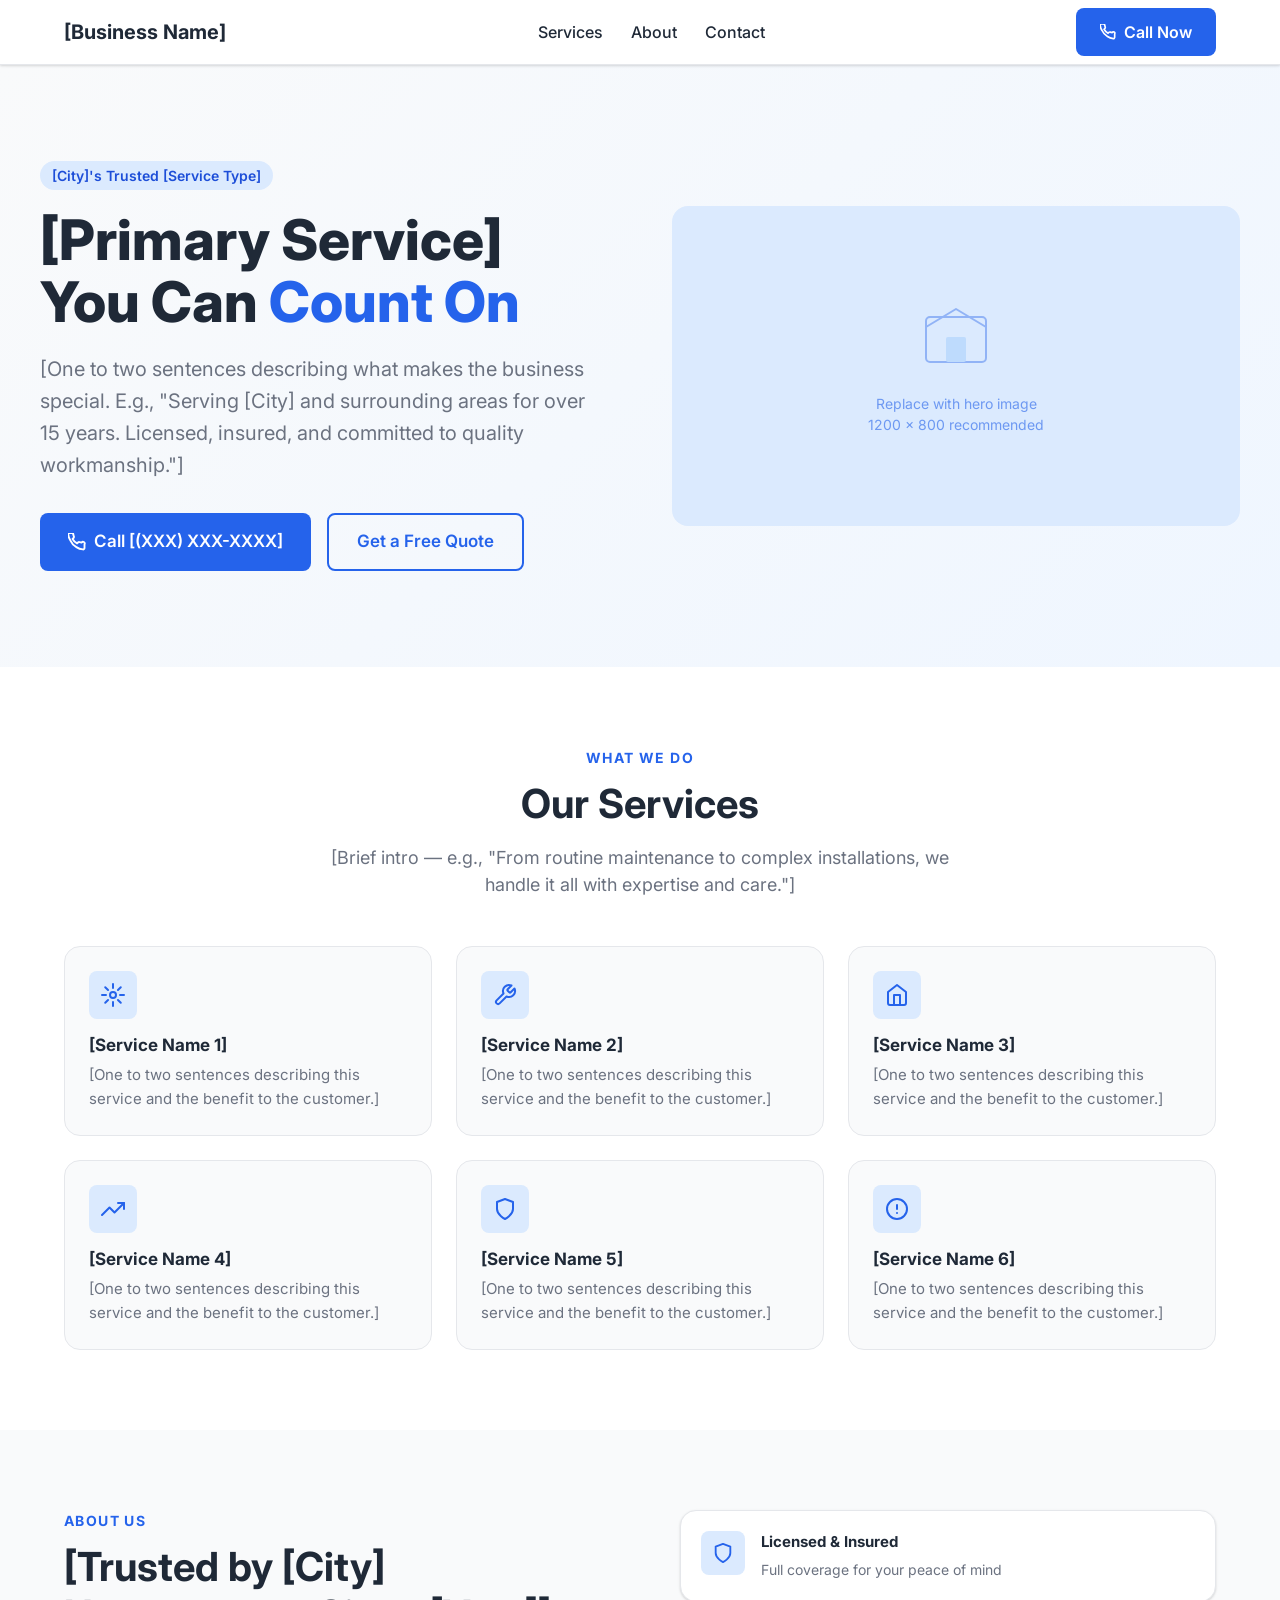
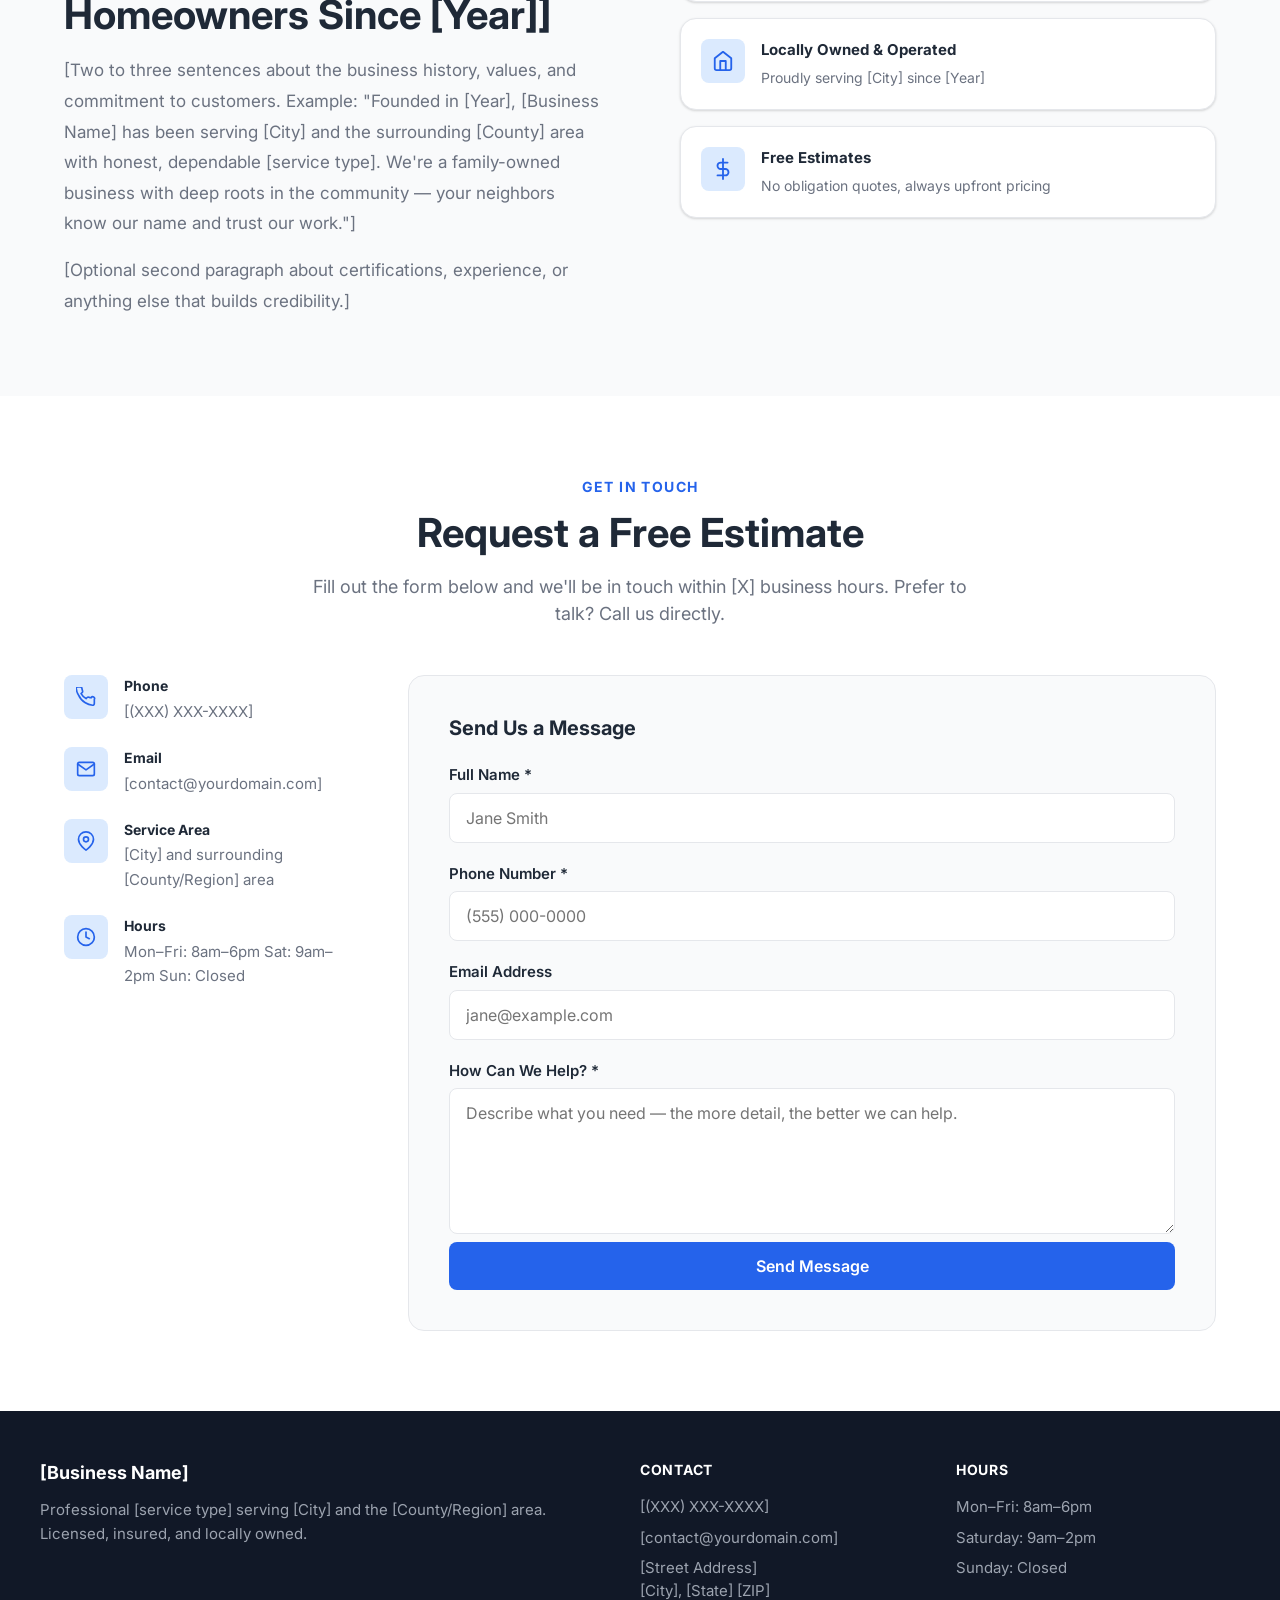
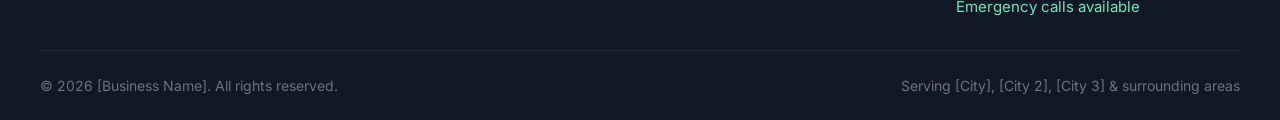
==== index.html @ 42c40229 "Initial commit" ====
<!DOCTYPE html>
<html lang="en">
<head>
  <meta charset="UTF-8">
  <meta name="viewport" content="width=device-width, initial-scale=1.0">
  <meta http-equiv="X-UA-Compatible" content="IE=edge">

  <!-- ═══════════════════════════════════════════════════════
       PRIMARY META — update all [bracket] values per client
       ═══════════════════════════════════════════════════════ -->
  <title>[Business Name] | [Primary Service] in [City], [State]</title>
  <meta name="description" content="[Business Name] offers professional [primary service] in [City] and surrounding areas. [One-sentence value prop]. Call [phone number] for a free estimate.">
  <meta name="keywords" content="[primary service] [city], [secondary service] [city], [business type] near me, [city] [state] [service]">
  <meta name="author" content="[Business Name]">
  <!-- Canonical is set dynamically by main.js; replace with static tag in production:
       <link rel="canonical" href="https://[yourdomain.com]/"> -->

  <!-- Open Graph -->
  <meta property="og:type" content="website">
  <meta property="og:url" content="https://[yourdomain.com]/">
  <meta property="og:title" content="[Business Name] | [Primary Service] in [City], [State]">
  <meta property="og:description" content="[Business Name] offers professional [primary service] in [City] and surrounding areas. [One-sentence value prop].">
  <meta property="og:image" content="https://[yourdomain.com]/images/og-image.jpg">
  <meta property="og:image:width" content="1200">
  <meta property="og:image:height" content="630">
  <meta property="og:site_name" content="[Business Name]">
  <meta property="og:locale" content="en_US">

  <!-- Twitter Card -->
  <meta name="twitter:card" content="summary_large_image">
  <meta name="twitter:url" content="https://[yourdomain.com]/">
  <meta name="twitter:title" content="[Business Name] | [Primary Service] in [City], [State]">
  <meta name="twitter:description" content="[Business Name] offers professional [primary service] in [City] and surrounding areas. [One-sentence value prop].">
  <meta name="twitter:image" content="https://[yourdomain.com]/images/og-image.jpg">

  <!-- Favicon -->
  <link rel="icon" type="image/svg+xml" href="/favicon.svg">
  <link rel="apple-touch-icon" href="/apple-touch-icon.png">
  <meta name="theme-color" content="#2563eb">

  <!-- Fonts — Inter from Google Fonts (non-render-blocking; swap handled by main.js) -->
  <link rel="preconnect" href="https://fonts.googleapis.com">
  <link rel="preconnect" href="https://fonts.gstatic.com" crossorigin>
  <link id="google-fonts" rel="preload"
        href="https://fonts.googleapis.com/css2?family=Inter:wght@400;500;600;700;800&display=swap"
        as="style">
  <noscript>
    <link href="https://fonts.googleapis.com/css2?family=Inter:wght@400;500;600;700;800&display=swap" rel="stylesheet">
  </noscript>

  <!-- Styles -->
  <link rel="stylesheet" href="/css/reset.css">
  <link rel="stylesheet" href="/css/style.css">

  <!-- LocalBusiness JSON-LD Schema -->
  <script type="application/ld+json">
  {
    "@context": "https://schema.org",
    "@type": "LocalBusiness",
    "name": "[Business Name]",
    "description": "[Business description — one to two sentences about the business and what it offers]",
    "url": "https://[yourdomain.com]",
    "telephone": "+1[XXXXXXXXXX]",
    "email": "[contact@yourdomain.com]",
    "address": {
      "@type": "PostalAddress",
      "streetAddress": "[Street Address]",
      "addressLocality": "[City]",
      "addressRegion": "[State abbreviation]",
      "postalCode": "[ZIP]",
      "addressCountry": "US"
    },
    "geo": {
      "@type": "GeoCoordinates",
      "latitude": "[latitude]",
      "longitude": "[longitude]"
    },
    "openingHoursSpecification": [
      {
        "@type": "OpeningHoursSpecification",
        "dayOfWeek": ["Monday","Tuesday","Wednesday","Thursday","Friday"],
        "opens": "08:00",
        "closes": "18:00"
      },
      {
        "@type": "OpeningHoursSpecification",
        "dayOfWeek": ["Saturday"],
        "opens": "09:00",
        "closes": "14:00"
      }
    ],
    "priceRange": "$$",
    "servesCuisine": null,
    "areaServed": {
      "@type": "City",
      "name": "[City]"
    },
    "sameAs": []
  }
  </script>
</head>

<body>

  <!-- ═══════════════════════════════════════
       NAVIGATION
       ═══════════════════════════════════════ -->
  <header>
    <nav class="site-nav" aria-label="Main navigation">
      <div class="container nav-inner">

        <a href="/" class="nav-logo" aria-label="[Business Name] — Home">
          [Business Name]
        </a>

        <!-- Desktop links -->
        <ul class="nav-links" role="list">
          <li><a href="#services" class="nav-link">Services</a></li>
          <li><a href="#about" class="nav-link">About</a></li>
          <li><a href="#contact" class="nav-link">Contact</a></li>
        </ul>

        <!-- Desktop CTA -->
        <a href="tel:+1XXXXXXXXXX" class="btn btn-primary nav-cta">
          <svg width="16" height="16" viewBox="0 0 24 24" fill="none" stroke="currentColor"
               stroke-width="2.5" stroke-linecap="round" stroke-linejoin="round" aria-hidden="true">
            <path d="M22 16.92v3a2 2 0 01-2.18 2 19.79 19.79 0 01-8.63-3.07A19.5 19.5 0 013.07 9.8 19.79 19.79 0 01.15 1.2 2 2 0 012.11 0h3a2 2 0 012 1.72c.127.96.361 1.903.7 2.81a2 2 0 01-.45 2.11L6.09 7.91a16 16 0 006 6l1.27-1.27a2 2 0 012.11-.45c.907.339 1.85.573 2.81.7A2 2 0 0122 14.92z"/>
          </svg>
          Call Now
        </a>

        <!-- Hamburger (mobile) -->
        <button class="hamburger" id="hamburger" type="button"
                aria-expanded="false" aria-controls="mobile-menu"
                aria-label="Open navigation menu">
          <span class="hamburger-line" aria-hidden="true"></span>
          <span class="hamburger-line" aria-hidden="true"></span>
          <span class="hamburger-line" aria-hidden="true"></span>
        </button>

      </div><!-- /nav-inner -->

      <!-- Mobile menu -->
      <div id="mobile-menu" class="nav-mobile-menu" role="navigation" aria-label="Mobile navigation">
        <a href="#services" class="nav-mobile-link">Services</a>
        <a href="#about" class="nav-mobile-link">About</a>
        <a href="#contact" class="nav-mobile-link">Contact</a>
        <a href="tel:+1XXXXXXXXXX" class="btn btn-primary nav-mobile-cta">
          Call Now — [(XXX) XXX-XXXX]
        </a>
      </div>

    </nav>
  </header>

  <main>

    <!-- ═══════════════════════════════════════
         HERO
         ═══════════════════════════════════════ -->
    <section class="hero" aria-labelledby="hero-heading">
      <div class="hero-inner">

        <div class="hero-content">
          <span class="hero-badge">[City]'s Trusted [Service Type]</span>
          <h1 class="hero-heading" id="hero-heading">
            [Primary Service] You Can <span>Count On</span>
          </h1>
          <p class="hero-sub">
            [One to two sentences describing what makes the business special. E.g., "Serving [City] and surrounding areas for over 15 years. Licensed, insured, and committed to quality workmanship."]
          </p>
          <div class="hero-ctas">
            <a href="tel:+1XXXXXXXXXX" class="btn btn-primary">
              <svg width="18" height="18" viewBox="0 0 24 24" fill="none" stroke="currentColor"
                   stroke-width="2.5" stroke-linecap="round" stroke-linejoin="round" aria-hidden="true">
                <path d="M22 16.92v3a2 2 0 01-2.18 2 19.79 19.79 0 01-8.63-3.07A19.5 19.5 0 013.07 9.8 19.79 19.79 0 01.15 1.2 2 2 0 012.11 0h3a2 2 0 012 1.72c.127.96.361 1.903.7 2.81a2 2 0 01-.45 2.11L6.09 7.91a16 16 0 006 6l1.27-1.27a2 2 0 012.11-.45c.907.339 1.85.573 2.81.7A2 2 0 0122 14.92z"/>
              </svg>
              Call [(XXX) XXX-XXXX]
            </a>
            <a href="#contact" class="btn btn-outline">Get a Free Quote</a>
          </div>
        </div>

        <!-- Hero image / illustration slot -->
        <div class="hero-image-block" aria-hidden="true">
          <div class="hero-image-placeholder">
            <svg viewBox="0 0 80 80" fill="none" xmlns="http://www.w3.org/2000/svg" aria-hidden="true">
              <rect x="10" y="20" width="60" height="45" rx="4" stroke="#2563eb" stroke-width="2" fill="#dbeafe"/>
              <path d="M10 30l30-18 30 18" stroke="#2563eb" stroke-width="2" stroke-linejoin="round" fill="none"/>
              <rect x="30" y="40" width="20" height="25" rx="2" fill="#93c5fd"/>
            </svg>
            <p>Replace with hero image<br>1200 × 800 recommended</p>
          </div>
        </div>

      </div>
    </section>

    <!-- ═══════════════════════════════════════
         SERVICES
         ═══════════════════════════════════════ -->
    <section class="services" id="services" aria-labelledby="services-heading">
      <div class="container">

        <div class="services-header text-center">
          <span class="section-label">What We Do</span>
          <h2 class="section-heading" id="services-heading">Our Services</h2>
          <p class="section-subheading">
            [Brief intro — e.g., "From routine maintenance to complex installations, we handle it all with expertise and care."]
          </p>
        </div>

        <div class="services-grid">

          <!-- Service 1 -->
          <div class="service-card">
            <div class="service-icon" aria-hidden="true">
              <svg viewBox="0 0 24 24" fill="none" stroke="currentColor" stroke-width="2"
                   stroke-linecap="round" stroke-linejoin="round">
                <circle cx="12" cy="12" r="3"/><path d="M12 1v4M12 19v4M4.22 4.22l2.83 2.83M16.95 16.95l2.83 2.83M1 12h4M19 12h4M4.22 19.78l2.83-2.83M16.95 7.05l2.83-2.83"/>
              </svg>
            </div>
            <h3 class="service-name">[Service Name 1]</h3>
            <p class="service-desc">[One to two sentences describing this service and the benefit to the customer.]</p>
          </div>

          <!-- Service 2 -->
          <div class="service-card">
            <div class="service-icon" aria-hidden="true">
              <svg viewBox="0 0 24 24" fill="none" stroke="currentColor" stroke-width="2"
                   stroke-linecap="round" stroke-linejoin="round">
                <path d="M14.7 6.3a1 1 0 0 0 0 1.4l1.6 1.6a1 1 0 0 0 1.4 0l3.77-3.77a6 6 0 0 1-7.94 7.94l-6.91 6.91a2.12 2.12 0 0 1-3-3l6.91-6.91a6 6 0 0 1 7.94-7.94l-3.76 3.76z"/>
              </svg>
            </div>
            <h3 class="service-name">[Service Name 2]</h3>
            <p class="service-desc">[One to two sentences describing this service and the benefit to the customer.]</p>
          </div>

          <!-- Service 3 -->
          <div class="service-card">
            <div class="service-icon" aria-hidden="true">
              <svg viewBox="0 0 24 24" fill="none" stroke="currentColor" stroke-width="2"
                   stroke-linecap="round" stroke-linejoin="round">
                <path d="M3 9l9-7 9 7v11a2 2 0 01-2 2H5a2 2 0 01-2-2z"/><polyline points="9,22 9,12 15,12 15,22"/>
              </svg>
            </div>
            <h3 class="service-name">[Service Name 3]</h3>
            <p class="service-desc">[One to two sentences describing this service and the benefit to the customer.]</p>
          </div>

          <!-- Service 4 -->
          <div class="service-card">
            <div class="service-icon" aria-hidden="true">
              <svg viewBox="0 0 24 24" fill="none" stroke="currentColor" stroke-width="2"
                   stroke-linecap="round" stroke-linejoin="round">
                <polyline points="23 6 13.5 15.5 8.5 10.5 1 18"/><polyline points="17 6 23 6 23 12"/>
              </svg>
            </div>
            <h3 class="service-name">[Service Name 4]</h3>
            <p class="service-desc">[One to two sentences describing this service and the benefit to the customer.]</p>
          </div>

          <!-- Service 5 -->
          <div class="service-card">
            <div class="service-icon" aria-hidden="true">
              <svg viewBox="0 0 24 24" fill="none" stroke="currentColor" stroke-width="2"
                   stroke-linecap="round" stroke-linejoin="round">
                <path d="M12 22s8-4 8-10V5l-8-3-8 3v7c0 6 8 10 8 10z"/>
              </svg>
            </div>
            <h3 class="service-name">[Service Name 5]</h3>
            <p class="service-desc">[One to two sentences describing this service and the benefit to the customer.]</p>
          </div>

          <!-- Service 6 -->
          <div class="service-card">
            <div class="service-icon" aria-hidden="true">
              <svg viewBox="0 0 24 24" fill="none" stroke="currentColor" stroke-width="2"
                   stroke-linecap="round" stroke-linejoin="round">
                <circle cx="12" cy="12" r="10"/><line x1="12" y1="8" x2="12" y2="12"/><line x1="12" y1="16" x2="12.01" y2="16"/>
              </svg>
            </div>
            <h3 class="service-name">[Service Name 6]</h3>
            <p class="service-desc">[One to two sentences describing this service and the benefit to the customer.]</p>
          </div>

        </div><!-- /services-grid -->
      </div>
    </section>

    <!-- ═══════════════════════════════════════
         ABOUT / TRUST BAR
         ═══════════════════════════════════════ -->
    <section class="about" id="about" aria-labelledby="about-heading">
      <div class="container about-inner">

        <div class="about-content">
          <span class="section-label">About Us</span>
          <h2 class="section-heading" id="about-heading">
            [Trusted by [City] Homeowners Since [Year]]
          </h2>
          <p class="about-text">
            [Two to three sentences about the business history, values, and commitment to customers. Example: "Founded in [Year], [Business Name] has been serving [City] and the surrounding [County] area with honest, dependable [service type]. We're a family-owned business with deep roots in the community — your neighbors know our name and trust our work."]
          </p>
          <p class="about-text" style="margin-top:1rem;">
            [Optional second paragraph about certifications, experience, or anything else that builds credibility.]
          </p>
        </div>

        <div class="trust-badges">

          <div class="trust-badge">
            <div class="trust-badge-icon" aria-hidden="true">
              <svg viewBox="0 0 24 24" fill="none" stroke="currentColor" stroke-width="2"
                   stroke-linecap="round" stroke-linejoin="round">
                <path d="M12 22s8-4 8-10V5l-8-3-8 3v7c0 6 8 10 8 10z"/>
              </svg>
            </div>
            <div class="trust-badge-text">
              <strong>Licensed &amp; Insured</strong>
              <span>Full coverage for your peace of mind</span>
            </div>
          </div>

          <div class="trust-badge">
            <div class="trust-badge-icon" aria-hidden="true">
              <svg viewBox="0 0 24 24" fill="none" stroke="currentColor" stroke-width="2"
                   stroke-linecap="round" stroke-linejoin="round">
                <path d="M3 9l9-7 9 7v11a2 2 0 01-2 2H5a2 2 0 01-2-2z"/>
                <polyline points="9,22 9,12 15,12 15,22"/>
              </svg>
            </div>
            <div class="trust-badge-text">
              <strong>Locally Owned &amp; Operated</strong>
              <span>Proudly serving [City] since [Year]</span>
            </div>
          </div>

          <div class="trust-badge">
            <div class="trust-badge-icon" aria-hidden="true">
              <svg viewBox="0 0 24 24" fill="none" stroke="currentColor" stroke-width="2"
                   stroke-linecap="round" stroke-linejoin="round">
                <line x1="12" y1="1" x2="12" y2="23"/>
                <path d="M17 5H9.5a3.5 3.5 0 000 7h5a3.5 3.5 0 010 7H6"/>
              </svg>
            </div>
            <div class="trust-badge-text">
              <strong>Free Estimates</strong>
              <span>No obligation quotes, always upfront pricing</span>
            </div>
          </div>

        </div><!-- /trust-badges -->
      </div>
    </section>

    <!-- ═══════════════════════════════════════
         GALLERY — uncomment when images are ready
         ═══════════════════════════════════════ -->
    <!--
    <section class="gallery" id="gallery" aria-labelledby="gallery-heading">
      <div class="container">
        <div class="text-center" style="margin-bottom:2.5rem;">
          <span class="section-label">Our Work</span>
          <h2 class="section-heading" id="gallery-heading">Recent Projects</h2>
          <p class="section-subheading">[Brief description of the gallery, e.g., "Take a look at some of our recent work across [City] and surrounding areas."]</p>
        </div>

        <div class="gallery-grid">

          <figure>
            <img src="/images/gallery/project-1.jpg"
                 alt="[Descriptive alt text for this project photo]"
                 width="600" height="400" loading="lazy">
            <figcaption>[Project caption or location]</figcaption>
          </figure>

          <figure>
            <img src="/images/gallery/project-2.jpg"
                 alt="[Descriptive alt text for this project photo]"
                 width="600" height="400" loading="lazy">
            <figcaption>[Project caption or location]</figcaption>
          </figure>

          <figure>
            <img src="/images/gallery/project-3.jpg"
                 alt="[Descriptive alt text for this project photo]"
                 width="600" height="400" loading="lazy">
            <figcaption>[Project caption or location]</figcaption>
          </figure>

          <figure>
            <img src="/images/gallery/project-4.jpg"
                 alt="[Descriptive alt text for this project photo]"
                 width="600" height="400" loading="lazy">
            <figcaption>[Project caption or location]</figcaption>
          </figure>

          <figure>
            <img src="/images/gallery/project-5.jpg"
                 alt="[Descriptive alt text for this project photo]"
                 width="600" height="400" loading="lazy">
            <figcaption>[Project caption or location]</figcaption>
          </figure>

          <figure>
            <img src="/images/gallery/project-6.jpg"
                 alt="[Descriptive alt text for this project photo]"
                 width="600" height="400" loading="lazy">
            <figcaption>[Project caption or location]</figcaption>
          </figure>

        </div>
      </div>
    </section>
    -->

    <!-- ═══════════════════════════════════════
         TESTIMONIALS — uncomment when collected
         ═══════════════════════════════════════ -->
    <!--
    <section class="testimonials" id="testimonials" aria-labelledby="testimonials-heading">
      <div class="container">
        <div class="text-center" style="margin-bottom:0;">
          <span class="section-label">What Customers Say</span>
          <h2 class="section-heading" id="testimonials-heading">Real Reviews From Real Customers</h2>
        </div>

        <div class="testimonials-grid">

          <article class="testimonial-card">
            <blockquote>
              [Customer quote here — a genuine, specific review that mentions the work done and the outcome.]
            </blockquote>
            <p class="testimonial-meta">
              [Customer Name] — <span>[City, State]</span>
            </p>
          </article>

          <article class="testimonial-card">
            <blockquote>
              [Customer quote here — a genuine, specific review that mentions the work done and the outcome.]
            </blockquote>
            <p class="testimonial-meta">
              [Customer Name] — <span>[City, State]</span>
            </p>
          </article>

          <article class="testimonial-card">
            <blockquote>
              [Customer quote here — a genuine, specific review that mentions the work done and the outcome.]
            </blockquote>
            <p class="testimonial-meta">
              [Customer Name] — <span>[City, State]</span>
            </p>
          </article>

        </div>
      </div>
    </section>
    -->

    <!-- ═══════════════════════════════════════
         CONTACT
         ═══════════════════════════════════════ -->
    <section class="contact" id="contact" aria-labelledby="contact-heading">
      <div class="container">

        <div class="text-center" style="margin-bottom:3rem;">
          <span class="section-label">Get In Touch</span>
          <h2 class="section-heading" id="contact-heading">Request a Free Estimate</h2>
          <p class="section-subheading">
            Fill out the form below and we'll be in touch within [X] business hours. Prefer to talk? Call us directly.
          </p>
        </div>

        <div class="contact-inner">

          <!-- Contact info sidebar -->
          <aside class="contact-info" aria-label="Contact information">

            <div class="contact-info-item">
              <div class="contact-info-icon" aria-hidden="true">
                <svg viewBox="0 0 24 24" fill="none" stroke="currentColor" stroke-width="2"
                     stroke-linecap="round" stroke-linejoin="round">
                  <path d="M22 16.92v3a2 2 0 01-2.18 2 19.79 19.79 0 01-8.63-3.07A19.5 19.5 0 013.07 9.8 19.79 19.79 0 01.15 1.2 2 2 0 012.11 0h3a2 2 0 012 1.72c.127.96.361 1.903.7 2.81a2 2 0 01-.45 2.11L6.09 7.91a16 16 0 006 6l1.27-1.27a2 2 0 012.11-.45c.907.339 1.85.573 2.81.7A2 2 0 0122 14.92z"/>
                </svg>
              </div>
              <div class="contact-info-text">
                <strong>Phone</strong>
                <a href="tel:+1XXXXXXXXXX">[(XXX) XXX-XXXX]</a>
              </div>
            </div>

            <div class="contact-info-item">
              <div class="contact-info-icon" aria-hidden="true">
                <svg viewBox="0 0 24 24" fill="none" stroke="currentColor" stroke-width="2"
                     stroke-linecap="round" stroke-linejoin="round">
                  <path d="M4 4h16c1.1 0 2 .9 2 2v12c0 1.1-.9 2-2 2H4c-1.1 0-2-.9-2-2V6c0-1.1.9-2 2-2z"/>
                  <polyline points="22,6 12,13 2,6"/>
                </svg>
              </div>
              <div class="contact-info-text">
                <strong>Email</strong>
                <a href="mailto:[contact@yourdomain.com]">[contact@yourdomain.com]</a>
              </div>
            </div>

            <div class="contact-info-item">
              <div class="contact-info-icon" aria-hidden="true">
                <svg viewBox="0 0 24 24" fill="none" stroke="currentColor" stroke-width="2"
                     stroke-linecap="round" stroke-linejoin="round">
                  <path d="M21 10c0 7-9 13-9 13S3 17 3 10a9 9 0 0118 0z"/>
                  <circle cx="12" cy="10" r="3"/>
                </svg>
              </div>
              <div class="contact-info-text">
                <strong>Service Area</strong>
                <span>[City] and surrounding [County/Region] area</span>
              </div>
            </div>

            <div class="contact-info-item">
              <div class="contact-info-icon" aria-hidden="true">
                <svg viewBox="0 0 24 24" fill="none" stroke="currentColor" stroke-width="2"
                     stroke-linecap="round" stroke-linejoin="round">
                  <circle cx="12" cy="12" r="10"/>
                  <polyline points="12,6 12,12 16,14"/>
                </svg>
              </div>
              <div class="contact-info-text">
                <strong>Hours</strong>
                <span>Mon–Fri: 8am–6pm</span>
                <span>Sat: 9am–2pm</span>
                <span>Sun: Closed</span>
              </div>
            </div>

          </aside>

          <!-- Contact form -->
          <div class="contact-form-wrap">
            <h3 class="form-heading">Send Us a Message</h3>

            <form action="https://api.web3forms.com/submit" method="POST" id="contact-form" novalidate>

              <!-- Web3Forms hidden fields -->
              <input type="hidden" name="access_key" value="YOUR_ACCESS_KEY_HERE">
              <input type="hidden" name="subject" value="New Contact Form Submission — [Business Name]">
              <input type="hidden" name="redirect" value="false">
              <input type="hidden" name="from_name" value="[Business Name] Website">

              <!-- Honeypot spam protection: CSS-hidden, not display:none -->
              <div class="visually-hidden" aria-hidden="true">
                <label for="botcheck">Leave this field empty</label>
                <input type="checkbox" id="botcheck" name="botcheck" tabindex="-1" autocomplete="off">
              </div>

              <div class="form-grid">

                <div class="form-field">
                  <label for="name">Full Name <span aria-hidden="true">*</span></label>
                  <input type="text" id="name" name="name"
                         autocomplete="name" required
                         placeholder="Jane Smith">
                </div>

                <div class="form-field">
                  <label for="phone">Phone Number <span aria-hidden="true">*</span></label>
                  <input type="tel" id="phone" name="phone"
                         autocomplete="tel" required
                         placeholder="(555) 000-0000">
                </div>

                <div class="form-field">
                  <label for="email">Email Address</label>
                  <input type="email" id="email" name="email"
                         autocomplete="email"
                         placeholder="jane@example.com">
                </div>

                <div class="form-field">
                  <label for="message">How Can We Help? <span aria-hidden="true">*</span></label>
                  <textarea id="message" name="message"
                            rows="5" required
                            placeholder="Describe what you need — the more detail, the better we can help."></textarea>
                </div>

              </div><!-- /form-grid -->

              <button type="submit" class="btn btn-primary form-submit" id="form-submit-btn">
                Send Message
              </button>

              <!-- Inline success / error result -->
              <div id="form-result" aria-live="polite" aria-atomic="true"></div>

            </form>
          </div><!-- /contact-form-wrap -->

        </div><!-- /contact-inner -->
      </div>
    </section>

  </main>

  <!-- ═══════════════════════════════════════
       FOOTER
       ═══════════════════════════════════════ -->
  <footer class="site-footer">
    <div class="footer-inner">

      <div class="footer-top">

        <div class="footer-brand">
          <p class="footer-brand-name">[Business Name]</p>
          <p class="footer-tagline">
            Professional [service type] serving [City] and the [County/Region] area. Licensed, insured, and locally owned.
          </p>
          <!-- Social links — unhide and populate when ready -->
          <div class="footer-social" aria-label="Social media links">
            <!--
            <a href="https://facebook.com/[page]" aria-label="[Business Name] on Facebook" rel="noopener noreferrer" target="_blank">
              <svg width="18" height="18" viewBox="0 0 24 24" fill="currentColor" aria-hidden="true">
                <path d="M18 2h-3a5 5 0 00-5 5v3H7v4h3v8h4v-8h3l1-4h-4V7a1 1 0 011-1h3z"/>
              </svg>
            </a>
            -->
          </div>
        </div>

        <div class="footer-col">
          <p class="footer-col-heading">Contact</p>
          <ul class="footer-info-list">
            <li><a href="tel:+1XXXXXXXXXX">[(XXX) XXX-XXXX]</a></li>
            <li><a href="mailto:[contact@yourdomain.com]">[contact@yourdomain.com]</a></li>
            <li>[Street Address]<br>[City], [State] [ZIP]</li>
          </ul>
        </div>

        <div class="footer-col">
          <p class="footer-col-heading">Hours</p>
          <ul class="footer-info-list">
            <li>Mon–Fri: 8am–6pm</li>
            <li>Saturday: 9am–2pm</li>
            <li>Sunday: Closed</li>
            <li style="margin-top:.5rem;color:#6ee7b7;">Emergency calls available</li>
          </ul>
        </div>

      </div><!-- /footer-top -->

      <div class="footer-bottom">
        <p>&copy; <span id="copyright-year"></span> [Business Name]. All rights reserved.</p>
        <p>Serving [City], [City 2], [City 3] &amp; surrounding areas</p>
      </div>

    </div><!-- /footer-inner -->
  </footer>

  <script src="/js/main.js"></script>
</body>
</html>
---- css/style.css ----
/* ============================================================
   CUSTOM PROPERTIES — swap these to rebrand any client site
   ============================================================ */
:root {
  --color-primary: #2563eb;
  --color-primary-dark: #1d4ed8;
  --color-accent: #f59e0b;
  --color-accent-dark: #d97706;
  --color-text: #1f2937;
  --color-text-light: #6b7280;
  --color-bg: #ffffff;
  --color-bg-alt: #f9fafb;
  --color-border: #e5e7eb;
  --color-success: #16a34a;
  --color-error: #dc2626;
  --font-heading: 'Inter', sans-serif;
  --font-body: 'Inter', sans-serif;
  --max-width: 1200px;
  --section-padding: 5rem 1.5rem;
  --border-radius: 0.5rem;
  --border-radius-lg: 1rem;
  --shadow-sm: 0 1px 3px rgba(0,0,0,.10), 0 1px 2px rgba(0,0,0,.06);
  --shadow-md: 0 4px 6px rgba(0,0,0,.07), 0 2px 4px rgba(0,0,0,.06);
  --shadow-lg: 0 10px 15px rgba(0,0,0,.08), 0 4px 6px rgba(0,0,0,.05);
  --transition: 200ms ease;
}

/* ============================================================
   UTILITIES
   ============================================================ */
.visually-hidden {
  position: absolute;
  width: 1px;
  height: 1px;
  padding: 0;
  margin: -1px;
  overflow: hidden;
  clip: rect(0,0,0,0);
  white-space: nowrap;
  border: 0;
}

.container {
  width: 100%;
  max-width: var(--max-width);
  margin-inline: auto;
  padding-inline: 1.5rem;
}

.btn {
  display: inline-flex;
  align-items: center;
  justify-content: center;
  gap: 0.5rem;
  padding: 0.75rem 1.5rem;
  border-radius: var(--border-radius);
  font-weight: 600;
  font-size: 1rem;
  min-height: 44px;
  min-width: 44px;
  transition: background-color var(--transition), color var(--transition),
              box-shadow var(--transition), transform var(--transition);
  text-decoration: none;
  white-space: nowrap;
}

.btn:focus-visible {
  outline: 3px solid var(--color-primary);
  outline-offset: 3px;
}

.btn-primary {
  background-color: var(--color-primary);
  color: #fff;
}

.btn-primary:hover {
  background-color: var(--color-primary-dark);
  box-shadow: var(--shadow-md);
}

.btn-accent {
  background-color: var(--color-accent);
  color: #1f2937;
}

.btn-accent:hover {
  background-color: var(--color-accent-dark);
  box-shadow: var(--shadow-md);
}

.btn-outline {
  background-color: transparent;
  color: var(--color-primary);
  border: 2px solid var(--color-primary);
}

.btn-outline:hover {
  background-color: var(--color-primary);
  color: #fff;
}

.section-label {
  display: block;
  font-size: 0.875rem;
  font-weight: 700;
  letter-spacing: 0.1em;
  text-transform: uppercase;
  color: var(--color-primary);
  margin-bottom: 0.75rem;
}

.section-heading {
  font-family: var(--font-heading);
  font-size: clamp(1.75rem, 4vw, 2.5rem);
  font-weight: 700;
  line-height: 1.2;
  color: var(--color-text);
  margin-bottom: 1rem;
}

.section-subheading {
  font-size: 1.125rem;
  color: var(--color-text-light);
  max-width: 60ch;
  margin-inline: auto;
}

.text-center {
  text-align: center;
}

/* ============================================================
   BASE TYPOGRAPHY
   ============================================================ */
body {
  font-family: var(--font-body);
  font-size: 1rem;
  color: var(--color-text);
  background-color: var(--color-bg);
}

h1, h2, h3, h4, h5, h6 {
  font-family: var(--font-heading);
  line-height: 1.2;
}

/* Focus styles — never suppress outline globally */
:focus-visible {
  outline: 3px solid var(--color-primary);
  outline-offset: 3px;
}

/* ============================================================
   NAVIGATION
   ============================================================ */
.site-nav {
  position: sticky;
  top: 0;
  z-index: 100;
  background-color: var(--color-bg);
  border-bottom: 1px solid var(--color-border);
  box-shadow: var(--shadow-sm);
}

.nav-inner {
  display: flex;
  align-items: center;
  justify-content: space-between;
  height: 64px;
}

.nav-logo {
  font-family: var(--font-heading);
  font-size: 1.25rem;
  font-weight: 700;
  color: var(--color-text);
  text-decoration: none;
  min-height: 44px;
  display: flex;
  align-items: center;
}

.nav-logo:focus-visible {
  outline: 3px solid var(--color-primary);
  outline-offset: 3px;
  border-radius: var(--border-radius);
}

.nav-links {
  display: none;
  gap: 0.25rem;
}

.nav-link {
  display: flex;
  align-items: center;
  padding: 0.5rem 0.75rem;
  border-radius: var(--border-radius);
  font-weight: 500;
  color: var(--color-text);
  transition: color var(--transition), background-color var(--transition);
  min-height: 44px;
}

.nav-link:hover {
  color: var(--color-primary);
  background-color: var(--color-bg-alt);
}

.nav-link:focus-visible {
  outline: 3px solid var(--color-primary);
  outline-offset: 2px;
}

.nav-cta {
  display: none;
}

.hamburger {
  display: flex;
  flex-direction: column;
  justify-content: center;
  gap: 5px;
  width: 44px;
  height: 44px;
  padding: 10px;
  border-radius: var(--border-radius);
  transition: background-color var(--transition);
}

.hamburger:hover {
  background-color: var(--color-bg-alt);
}

.hamburger:focus-visible {
  outline: 3px solid var(--color-primary);
  outline-offset: 2px;
}

.hamburger-line {
  display: block;
  width: 100%;
  height: 2px;
  background-color: var(--color-text);
  border-radius: 2px;
  transition: transform var(--transition), opacity var(--transition);
  transform-origin: center;
}

/* Hamburger open state */
.hamburger[aria-expanded="true"] .hamburger-line:nth-child(1) {
  transform: translateY(7px) rotate(45deg);
}

.hamburger[aria-expanded="true"] .hamburger-line:nth-child(2) {
  opacity: 0;
  transform: scaleX(0);
}

.hamburger[aria-expanded="true"] .hamburger-line:nth-child(3) {
  transform: translateY(-7px) rotate(-45deg);
}

/* Mobile nav menu */
.nav-mobile-menu {
  display: none;
  flex-direction: column;
  background-color: var(--color-bg);
  border-top: 1px solid var(--color-border);
  padding: 1rem 1.5rem 1.5rem;
  gap: 0.25rem;
}

.nav-mobile-menu.is-open {
  display: flex;
}

.nav-mobile-link {
  display: flex;
  align-items: center;
  padding: 0.75rem 1rem;
  border-radius: var(--border-radius);
  font-weight: 500;
  color: var(--color-text);
  transition: color var(--transition), background-color var(--transition);
  min-height: 44px;
}

.nav-mobile-link:hover {
  color: var(--color-primary);
  background-color: var(--color-bg-alt);
}

.nav-mobile-link:focus-visible {
  outline: 3px solid var(--color-primary);
  outline-offset: 2px;
}

.nav-mobile-cta {
  margin-top: 0.75rem;
  width: 100%;
  text-align: center;
}

/* ============================================================
   HERO
   ============================================================ */
.hero {
  padding: 4rem 1.5rem 5rem;
  background-color: var(--color-bg-alt);
  background-image: linear-gradient(
    135deg,
    var(--color-bg-alt) 0%,
    #eff6ff 100%
  );
}

.hero-inner {
  max-width: var(--max-width);
  margin-inline: auto;
}

.hero-badge {
  display: inline-block;
  background-color: #dbeafe;
  color: var(--color-primary-dark);
  font-size: 0.875rem;
  font-weight: 600;
  padding: 0.25rem 0.75rem;
  border-radius: 9999px;
  margin-bottom: 1.25rem;
}

.hero-heading {
  font-size: clamp(2rem, 6vw, 3.5rem);
  font-weight: 800;
  line-height: 1.1;
  color: var(--color-text);
  margin-bottom: 1.25rem;
  max-width: 18ch;
}

.hero-heading span {
  color: var(--color-primary);
}

.hero-sub {
  font-size: clamp(1rem, 2.5vw, 1.25rem);
  color: var(--color-text-light);
  max-width: 52ch;
  margin-bottom: 2rem;
  line-height: 1.6;
}

.hero-ctas {
  display: flex;
  flex-direction: column;
  gap: 1rem;
}

.hero-ctas .btn {
  font-size: 1.0625rem;
  padding: 0.875rem 1.75rem;
}

.hero-image-block {
  display: none;
  border-radius: var(--border-radius-lg);
  overflow: hidden;
  background-color: #dbeafe;
  min-height: 320px;
  align-items: center;
  justify-content: center;
}

.hero-image-placeholder {
  text-align: center;
  padding: 2rem;
  color: var(--color-primary);
}

.hero-image-placeholder svg {
  width: 80px;
  height: 80px;
  margin-inline: auto;
  margin-bottom: 1rem;
  opacity: 0.4;
}

.hero-image-placeholder p {
  font-size: 0.875rem;
  opacity: 0.6;
}

/* ============================================================
   SERVICES
   ============================================================ */
.services {
  padding: var(--section-padding);
  background-color: var(--color-bg);
}

.services-header {
  margin-bottom: 3rem;
}

.services-grid {
  display: grid;
  grid-template-columns: 1fr 1fr;
  gap: 1.5rem;
}

.service-card {
  background-color: var(--color-bg-alt);
  border: 1px solid var(--color-border);
  border-radius: var(--border-radius-lg);
  padding: 1.5rem;
  transition: box-shadow var(--transition), transform var(--transition),
              border-color var(--transition);
}

.service-card:hover {
  box-shadow: var(--shadow-md);
  transform: translateY(-2px);
  border-color: var(--color-primary);
}

.service-icon {
  width: 48px;
  height: 48px;
  background-color: #dbeafe;
  border-radius: var(--border-radius);
  display: flex;
  align-items: center;
  justify-content: center;
  margin-bottom: 1rem;
}

.service-icon svg {
  width: 24px;
  height: 24px;
  color: var(--color-primary);
}

.service-name {
  font-size: 1.0625rem;
  font-weight: 700;
  color: var(--color-text);
  margin-bottom: 0.5rem;
}

.service-desc {
  font-size: 0.9375rem;
  color: var(--color-text-light);
  line-height: 1.6;
}

/* ============================================================
   ABOUT / TRUST BAR
   ============================================================ */
.about {
  padding: var(--section-padding);
  background-color: var(--color-bg-alt);
}

.about-inner {
  display: flex;
  flex-direction: column;
  gap: 3rem;
}

.about-content .section-heading {
  text-align: left;
}

.about-content .section-label {
  display: block;
}

.about-text {
  font-size: 1.0625rem;
  color: var(--color-text-light);
  line-height: 1.8;
  max-width: 60ch;
  margin-top: 1rem;
}

.trust-badges {
  display: flex;
  flex-direction: column;
  gap: 1rem;
}

.trust-badge {
  display: flex;
  align-items: flex-start;
  gap: 1rem;
  background-color: var(--color-bg);
  border: 1px solid var(--color-border);
  border-radius: var(--border-radius-lg);
  padding: 1.25rem;
  box-shadow: var(--shadow-sm);
}

.trust-badge-icon {
  flex-shrink: 0;
  width: 44px;
  height: 44px;
  background-color: #dbeafe;
  border-radius: var(--border-radius);
  display: flex;
  align-items: center;
  justify-content: center;
}

.trust-badge-icon svg {
  width: 22px;
  height: 22px;
  color: var(--color-primary);
}

.trust-badge-text strong {
  display: block;
  font-size: 0.9375rem;
  font-weight: 700;
  color: var(--color-text);
  margin-bottom: 0.2rem;
}

.trust-badge-text span {
  font-size: 0.875rem;
  color: var(--color-text-light);
}

/* ============================================================
   GALLERY (commented out by default in HTML)
   ============================================================ */
.gallery {
  padding: var(--section-padding);
  background-color: var(--color-bg);
}

.gallery-grid {
  display: grid;
  grid-template-columns: 1fr 1fr;
  gap: 1rem;
  margin-top: 2.5rem;
}

.gallery-grid figure {
  border-radius: var(--border-radius);
  overflow: hidden;
  background-color: var(--color-bg-alt);
}

.gallery-grid img {
  width: 100%;
  height: 200px;
  object-fit: cover;
  display: block;
}

.gallery-grid figcaption {
  padding: 0.75rem 1rem;
  font-size: 0.875rem;
  color: var(--color-text-light);
}

/* ============================================================
   TESTIMONIALS (commented out by default in HTML)
   ============================================================ */
.testimonials {
  padding: var(--section-padding);
  background-color: var(--color-bg-alt);
}

.testimonials-grid {
  display: grid;
  gap: 1.5rem;
  margin-top: 2.5rem;
}

.testimonial-card {
  background-color: var(--color-bg);
  border: 1px solid var(--color-border);
  border-radius: var(--border-radius-lg);
  padding: 1.5rem;
  box-shadow: var(--shadow-sm);
}

.testimonial-card blockquote {
  font-size: 1rem;
  color: var(--color-text);
  line-height: 1.7;
  font-style: italic;
  margin-bottom: 1rem;
}

.testimonial-card blockquote::before {
  content: '\201C';
  font-size: 2rem;
  color: var(--color-primary);
  line-height: 0;
  vertical-align: -0.5rem;
  margin-right: 0.25rem;
}

.testimonial-meta {
  font-size: 0.875rem;
  font-weight: 600;
  color: var(--color-text);
}

.testimonial-meta span {
  font-weight: 400;
  color: var(--color-text-light);
}

/* ============================================================
   CONTACT
   ============================================================ */
.contact {
  padding: var(--section-padding);
  background-color: var(--color-bg);
}

.contact-inner {
  display: flex;
  flex-direction: column;
  gap: 3rem;
}

.contact-info {
  display: flex;
  flex-direction: column;
  gap: 1.5rem;
}

.contact-info-item {
  display: flex;
  align-items: flex-start;
  gap: 1rem;
}

.contact-info-icon {
  flex-shrink: 0;
  width: 44px;
  height: 44px;
  background-color: #dbeafe;
  border-radius: var(--border-radius);
  display: flex;
  align-items: center;
  justify-content: center;
}

.contact-info-icon svg {
  width: 20px;
  height: 20px;
  color: var(--color-primary);
}

.contact-info-text strong {
  display: block;
  font-size: 0.875rem;
  font-weight: 700;
  color: var(--color-text);
  margin-bottom: 0.15rem;
}

.contact-info-text a,
.contact-info-text span {
  font-size: 0.9375rem;
  color: var(--color-text-light);
}

.contact-info-text a {
  transition: color var(--transition);
}

.contact-info-text a:hover {
  color: var(--color-primary);
}

.contact-info-text a:focus-visible {
  outline: 3px solid var(--color-primary);
  outline-offset: 2px;
  border-radius: 2px;
}

/* Contact form */
.contact-form-wrap {
  background-color: var(--color-bg-alt);
  border: 1px solid var(--color-border);
  border-radius: var(--border-radius-lg);
  padding: 2rem 1.5rem;
}

.form-heading {
  font-size: 1.25rem;
  font-weight: 700;
  color: var(--color-text);
  margin-bottom: 1.5rem;
}

.form-grid {
  display: grid;
  gap: 1.25rem;
}

.form-field {
  display: flex;
  flex-direction: column;
  gap: 0.375rem;
}

.form-field label {
  font-size: 0.9375rem;
  font-weight: 600;
  color: var(--color-text);
}

.form-field input,
.form-field textarea,
.form-field select {
  width: 100%;
  padding: 0.75rem 1rem;
  border: 1.5px solid var(--color-border);
  border-radius: var(--border-radius);
  background-color: var(--color-bg);
  color: var(--color-text);
  font-size: 1rem;
  transition: border-color var(--transition), box-shadow var(--transition);
  min-height: 44px;
}

.form-field input:focus,
.form-field textarea:focus,
.form-field select:focus {
  outline: none;
  border-color: var(--color-primary);
  box-shadow: 0 0 0 3px rgba(37, 99, 235, 0.15);
}

.form-field textarea {
  resize: vertical;
  min-height: 120px;
}

.form-submit {
  margin-top: 0.5rem;
  width: 100%;
}

#form-result {
  margin-top: 1rem;
  padding: 0.875rem 1rem;
  border-radius: var(--border-radius);
  font-size: 0.9375rem;
  font-weight: 500;
  display: none;
}

#form-result.success {
  display: block;
  background-color: #dcfce7;
  color: #15803d;
  border: 1px solid #86efac;
}

#form-result.error {
  display: block;
  background-color: #fee2e2;
  color: #b91c1c;
  border: 1px solid #fca5a5;
}

/* ============================================================
   FOOTER
   ============================================================ */
.site-footer {
  background-color: #111827;
  color: #d1d5db;
  padding: 3rem 1.5rem 1.5rem;
}

.footer-inner {
  max-width: var(--max-width);
  margin-inline: auto;
}

.footer-top {
  display: grid;
  gap: 2rem;
  margin-bottom: 2rem;
}

.footer-brand-name {
  font-family: var(--font-heading);
  font-size: 1.125rem;
  font-weight: 700;
  color: #fff;
  margin-bottom: 0.75rem;
}

.footer-tagline {
  font-size: 0.9375rem;
  color: #9ca3af;
  line-height: 1.6;
}

.footer-col-heading {
  font-size: 0.875rem;
  font-weight: 700;
  letter-spacing: 0.05em;
  text-transform: uppercase;
  color: #fff;
  margin-bottom: 1rem;
}

.footer-info-list {
  display: flex;
  flex-direction: column;
  gap: 0.5rem;
}

.footer-info-list li {
  font-size: 0.9375rem;
  color: #9ca3af;
  line-height: 1.5;
}

.footer-info-list a {
  color: #9ca3af;
  transition: color var(--transition);
}

.footer-info-list a:hover {
  color: #fff;
}

.footer-info-list a:focus-visible {
  outline: 3px solid var(--color-primary);
  outline-offset: 2px;
  border-radius: 2px;
}

.footer-social {
  display: none; /* Unhide when social links are added */
  gap: 0.75rem;
  flex-wrap: wrap;
}

.footer-social a {
  display: flex;
  align-items: center;
  justify-content: center;
  width: 40px;
  height: 40px;
  background-color: #1f2937;
  border-radius: var(--border-radius);
  color: #9ca3af;
  transition: background-color var(--transition), color var(--transition);
  min-height: 44px;
  min-width: 44px;
}

.footer-social a:hover {
  background-color: var(--color-primary);
  color: #fff;
}

.footer-social a:focus-visible {
  outline: 3px solid var(--color-primary);
  outline-offset: 2px;
}

.footer-bottom {
  border-top: 1px solid #1f2937;
  padding-top: 1.5rem;
  display: flex;
  flex-direction: column;
  gap: 0.5rem;
  font-size: 0.875rem;
  color: #6b7280;
}

/* ============================================================
   RESPONSIVE — single breakpoint at 768px
   ============================================================ */
@media (min-width: 768px) {

  /* Nav */
  .nav-links {
    display: flex;
  }

  .nav-cta {
    display: flex;
  }

  .hamburger {
    display: none;
  }

  /* Hero */
  .hero {
    padding: 6rem 1.5rem;
  }

  .hero-inner {
    display: grid;
    grid-template-columns: 1fr 1fr;
    gap: 4rem;
    align-items: center;
  }

  .hero-ctas {
    flex-direction: row;
  }

  .hero-image-block {
    display: flex;
  }

  /* Services */
  .services-grid {
    grid-template-columns: repeat(3, 1fr);
  }

  /* About */
  .about-inner {
    flex-direction: row;
    align-items: flex-start;
    gap: 5rem;
  }

  .about-content {
    flex: 1;
  }

  .trust-badges {
    flex: 1;
  }

  /* Contact */
  .contact-inner {
    flex-direction: row;
    gap: 4rem;
    align-items: flex-start;
  }

  .contact-info {
    flex: 0 0 280px;
  }

  .contact-form-wrap {
    flex: 1;
    padding: 2.5rem;
  }

  /* Gallery */
  .gallery-grid {
    grid-template-columns: repeat(3, 1fr);
  }

  /* Testimonials */
  .testimonials-grid {
    grid-template-columns: repeat(3, 1fr);
  }

  /* Footer */
  .footer-top {
    grid-template-columns: 2fr 1fr 1fr;
  }

  .footer-bottom {
    flex-direction: row;
    justify-content: space-between;
  }
}
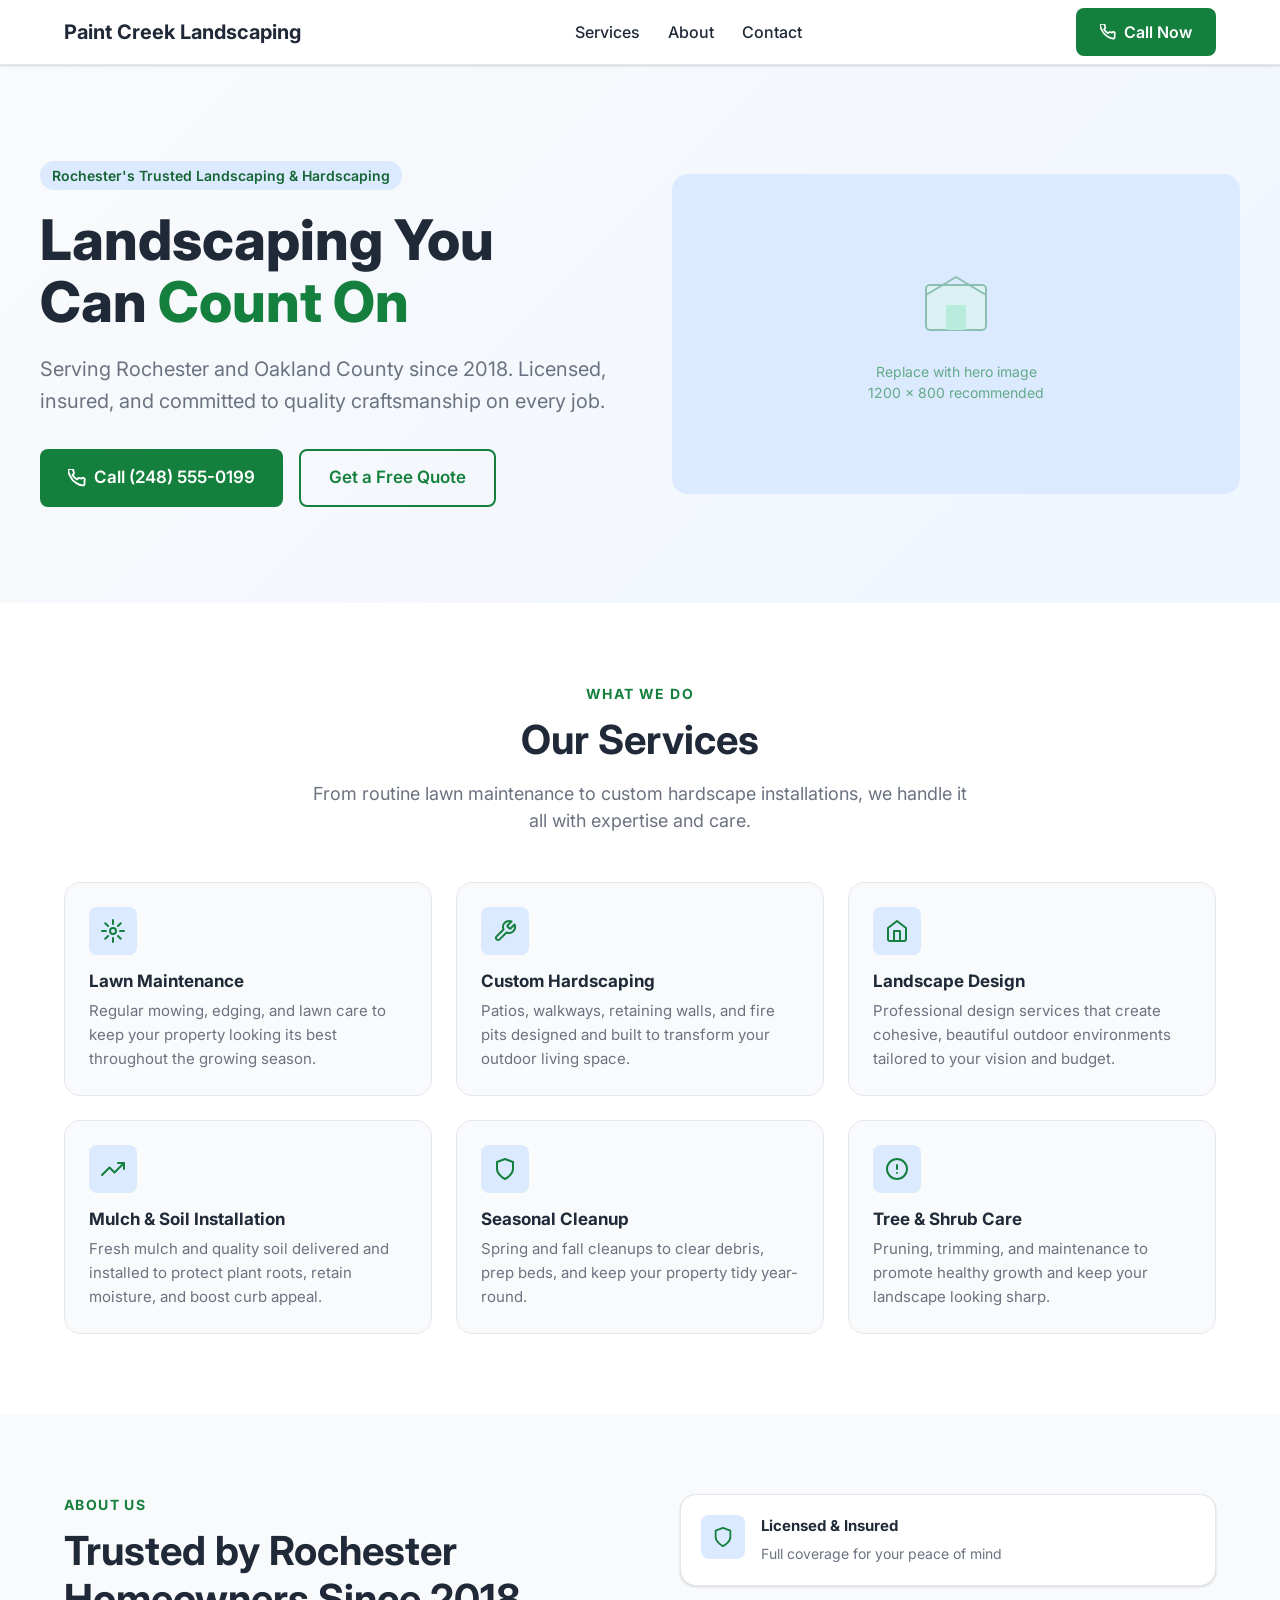
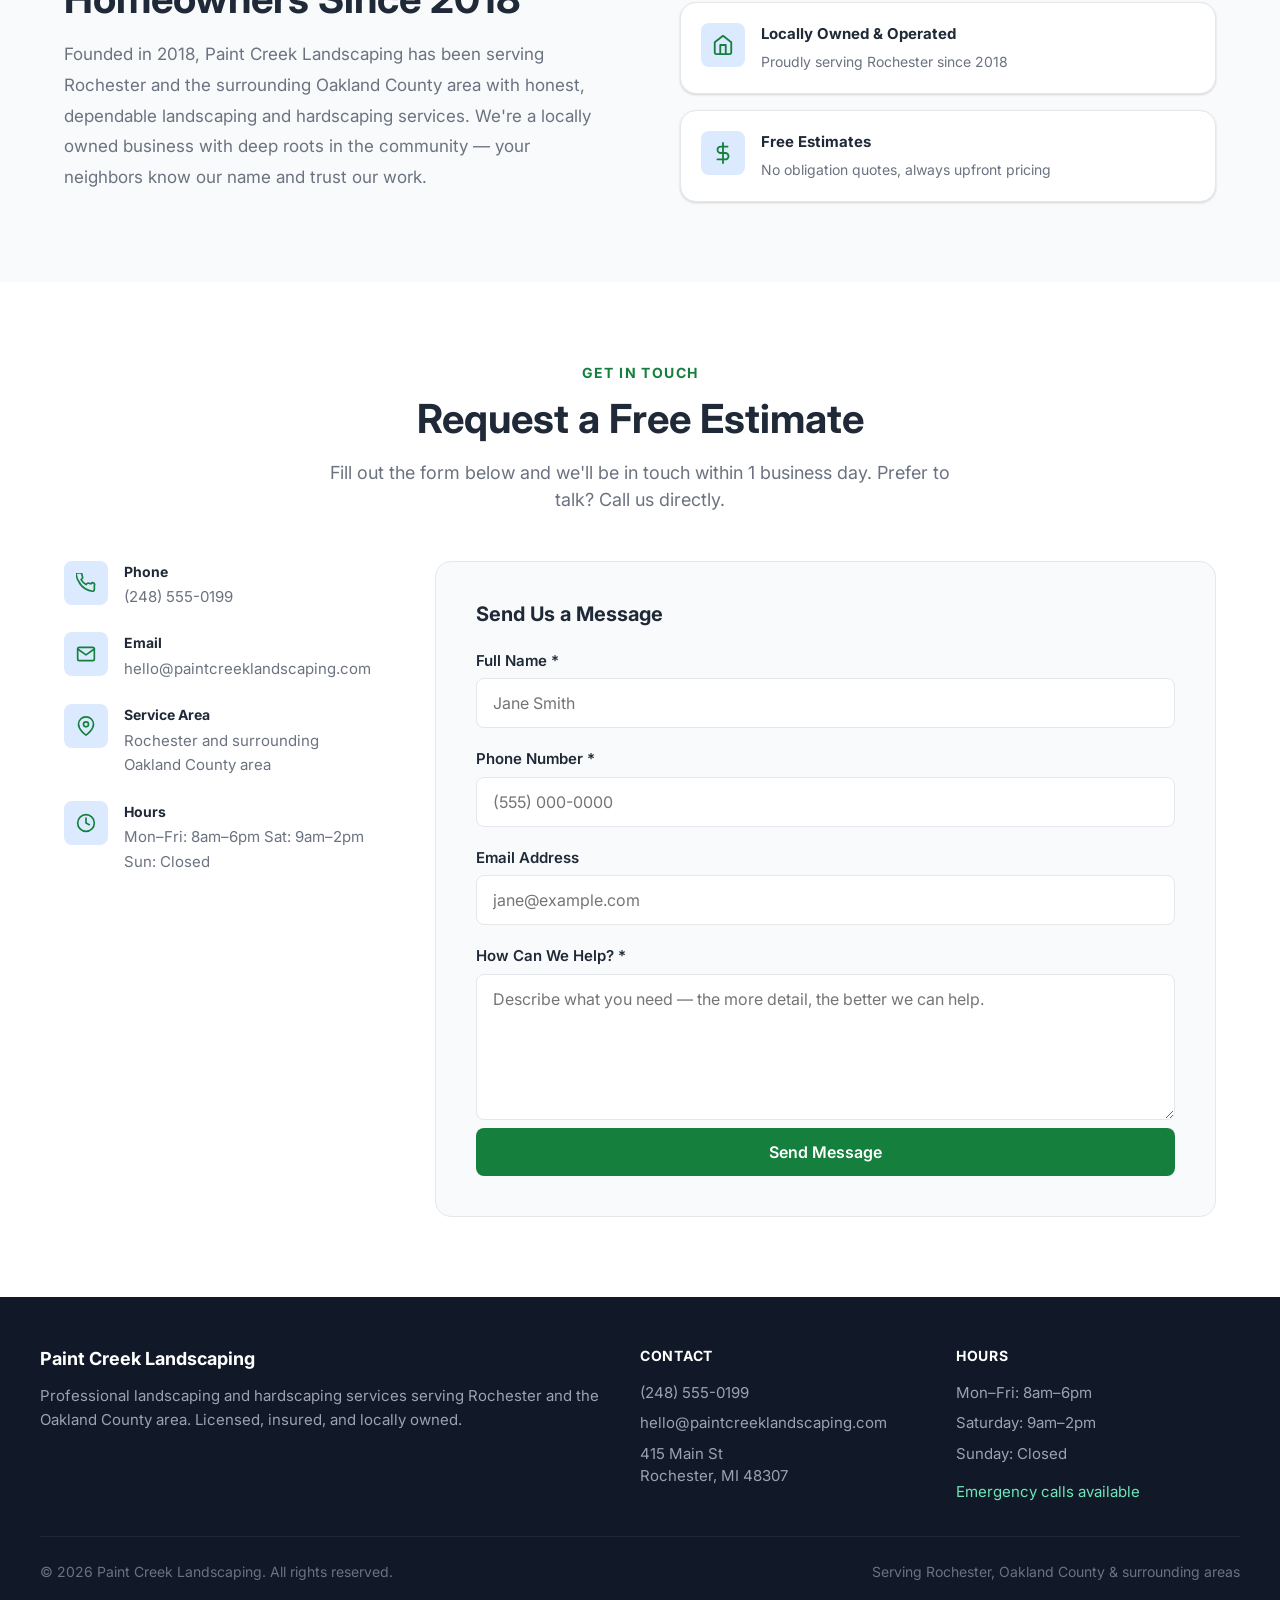
==== commit 22657a2b: "Build Paint Creek Landscaping site from template Global bracket find-and-replace with client data fr" ====
--- a/index.html
+++ b/index.html
@@ -8,35 +8,35 @@
   <!-- ═══════════════════════════════════════════════════════
        PRIMARY META — update all [bracket] values per client
        ═══════════════════════════════════════════════════════ -->
-  <title>[Business Name] | [Primary Service] in [City], [State]</title>
-  <meta name="description" content="[Business Name] offers professional [primary service] in [City] and surrounding areas. [One-sentence value prop]. Call [phone number] for a free estimate.">
-  <meta name="keywords" content="[primary service] [city], [secondary service] [city], [business type] near me, [city] [state] [service]">
-  <meta name="author" content="[Business Name]">
+  <title>Paint Creek Landscaping | Landscaping in Rochester, MI</title>
+  <meta name="description" content="Paint Creek Landscaping offers professional landscaping in Rochester and surrounding areas. Transforming Oakland County outdoor spaces with reliable, high-quality landscape design and maintenance. Call (248) 555-0199 for a free estimate.">
+  <meta name="keywords" content="landscaping Rochester, hardscaping Rochester, landscaping company near me, Rochester MI landscaping">
+  <meta name="author" content="Paint Creek Landscaping">
   <!-- Canonical is set dynamically by main.js; replace with static tag in production:
-       <link rel="canonical" href="https://[yourdomain.com]/"> -->
+       <link rel="canonical" href="https://paintcreeklandscaping.com/"> -->
 
   <!-- Open Graph -->
   <meta property="og:type" content="website">
-  <meta property="og:url" content="https://[yourdomain.com]/">
-  <meta property="og:title" content="[Business Name] | [Primary Service] in [City], [State]">
-  <meta property="og:description" content="[Business Name] offers professional [primary service] in [City] and surrounding areas. [One-sentence value prop].">
-  <meta property="og:image" content="https://[yourdomain.com]/images/og-image.jpg">
+  <meta property="og:url" content="https://paintcreeklandscaping.com/">
+  <meta property="og:title" content="Paint Creek Landscaping | Landscaping in Rochester, MI">
+  <meta property="og:description" content="Paint Creek Landscaping offers professional landscaping in Rochester and surrounding areas. Transforming Oakland County outdoor spaces with reliable, high-quality landscape design and maintenance.">
+  <meta property="og:image" content="https://paintcreeklandscaping.com/images/og-image.jpg">
   <meta property="og:image:width" content="1200">
   <meta property="og:image:height" content="630">
-  <meta property="og:site_name" content="[Business Name]">
+  <meta property="og:site_name" content="Paint Creek Landscaping">
   <meta property="og:locale" content="en_US">
 
   <!-- Twitter Card -->
   <meta name="twitter:card" content="summary_large_image">
-  <meta name="twitter:url" content="https://[yourdomain.com]/">
-  <meta name="twitter:title" content="[Business Name] | [Primary Service] in [City], [State]">
-  <meta name="twitter:description" content="[Business Name] offers professional [primary service] in [City] and surrounding areas. [One-sentence value prop].">
-  <meta name="twitter:image" content="https://[yourdomain.com]/images/og-image.jpg">
+  <meta name="twitter:url" content="https://paintcreeklandscaping.com/">
+  <meta name="twitter:title" content="Paint Creek Landscaping | Landscaping in Rochester, MI">
+  <meta name="twitter:description" content="Paint Creek Landscaping offers professional landscaping in Rochester and surrounding areas. Transforming Oakland County outdoor spaces with reliable, high-quality landscape design and maintenance.">
+  <meta name="twitter:image" content="https://paintcreeklandscaping.com/images/og-image.jpg">
 
   <!-- Favicon -->
   <link rel="icon" type="image/svg+xml" href="/favicon.svg">
   <link rel="apple-touch-icon" href="/apple-touch-icon.png">
-  <meta name="theme-color" content="#2563eb">
+  <meta name="theme-color" content="#15803d">
 
   <!-- Fonts — Inter from Google Fonts (non-render-blocking; swap handled by main.js) -->
   <link rel="preconnect" href="https://fonts.googleapis.com">
@@ -57,23 +57,24 @@
   {
     "@context": "https://schema.org",
     "@type": "LocalBusiness",
-    "name": "[Business Name]",
-    "description": "[Business description — one to two sentences about the business and what it offers]",
-    "url": "https://[yourdomain.com]",
-    "telephone": "+1[XXXXXXXXXX]",
-    "email": "[contact@yourdomain.com]",
+    "name": "Paint Creek Landscaping",
+    "image": "https://paintcreeklandscaping.com/apple-touch-icon.png",
+    "@id": "https://paintcreeklandscaping.com",
+    "url": "https://paintcreeklandscaping.com",
+    "telephone": "+12485550199",
+    "email": "hello@paintcreeklandscaping.com",
     "address": {
       "@type": "PostalAddress",
-      "streetAddress": "[Street Address]",
-      "addressLocality": "[City]",
-      "addressRegion": "[State abbreviation]",
-      "postalCode": "[ZIP]",
+      "streetAddress": "415 Main St",
+      "addressLocality": "Rochester",
+      "addressRegion": "MI",
+      "postalCode": "48307",
       "addressCountry": "US"
     },
     "geo": {
       "@type": "GeoCoordinates",
-      "latitude": "[latitude]",
-      "longitude": "[longitude]"
+      "latitude": 42.6806,
+      "longitude": -83.1338
     },
     "openingHoursSpecification": [
       {
@@ -81,19 +82,12 @@
         "dayOfWeek": ["Monday","Tuesday","Wednesday","Thursday","Friday"],
         "opens": "08:00",
         "closes": "18:00"
-      },
-      {
-        "@type": "OpeningHoursSpecification",
-        "dayOfWeek": ["Saturday"],
-        "opens": "09:00",
-        "closes": "14:00"
       }
     ],
     "priceRange": "$$",
-    "servesCuisine": null,
     "areaServed": {
       "@type": "City",
-      "name": "[City]"
+      "name": "Rochester"
     },
     "sameAs": []
   }
@@ -109,8 +103,8 @@
     <nav class="site-nav" aria-label="Main navigation">
       <div class="container nav-inner">
 
-        <a href="/" class="nav-logo" aria-label="[Business Name] — Home">
-          [Business Name]
+        <a href="/" class="nav-logo" aria-label="Paint Creek Landscaping — Home">
+          Paint Creek Landscaping
         </a>
 
         <!-- Desktop links -->
@@ -121,7 +115,7 @@
         </ul>
 
         <!-- Desktop CTA -->
-        <a href="tel:+1XXXXXXXXXX" class="btn btn-primary nav-cta">
+        <a href="tel:+12485550199" class="btn btn-primary nav-cta">
           <svg width="16" height="16" viewBox="0 0 24 24" fill="none" stroke="currentColor"
                stroke-width="2.5" stroke-linecap="round" stroke-linejoin="round" aria-hidden="true">
             <path d="M22 16.92v3a2 2 0 01-2.18 2 19.79 19.79 0 01-8.63-3.07A19.5 19.5 0 013.07 9.8 19.79 19.79 0 01.15 1.2 2 2 0 012.11 0h3a2 2 0 012 1.72c.127.96.361 1.903.7 2.81a2 2 0 01-.45 2.11L6.09 7.91a16 16 0 006 6l1.27-1.27a2 2 0 012.11-.45c.907.339 1.85.573 2.81.7A2 2 0 0122 14.92z"/>
@@ -145,8 +139,8 @@
         <a href="#services" class="nav-mobile-link">Services</a>
         <a href="#about" class="nav-mobile-link">About</a>
         <a href="#contact" class="nav-mobile-link">Contact</a>
-        <a href="tel:+1XXXXXXXXXX" class="btn btn-primary nav-mobile-cta">
-          Call Now — [(XXX) XXX-XXXX]
+        <a href="tel:+12485550199" class="btn btn-primary nav-mobile-cta">
+          Call Now — (248) 555-0199
         </a>
       </div>
 
@@ -162,20 +156,20 @@
       <div class="hero-inner">
 
         <div class="hero-content">
-          <span class="hero-badge">[City]'s Trusted [Service Type]</span>
+          <span class="hero-badge">Rochester's Trusted Landscaping &amp; Hardscaping</span>
           <h1 class="hero-heading" id="hero-heading">
-            [Primary Service] You Can <span>Count On</span>
+            Landscaping You Can <span>Count On</span>
           </h1>
           <p class="hero-sub">
-            [One to two sentences describing what makes the business special. E.g., "Serving [City] and surrounding areas for over 15 years. Licensed, insured, and committed to quality workmanship."]
+            Serving Rochester and Oakland County since 2018. Licensed, insured, and committed to quality craftsmanship on every job.
           </p>
           <div class="hero-ctas">
-            <a href="tel:+1XXXXXXXXXX" class="btn btn-primary">
+            <a href="tel:+12485550199" class="btn btn-primary">
               <svg width="18" height="18" viewBox="0 0 24 24" fill="none" stroke="currentColor"
                    stroke-width="2.5" stroke-linecap="round" stroke-linejoin="round" aria-hidden="true">
                 <path d="M22 16.92v3a2 2 0 01-2.18 2 19.79 19.79 0 01-8.63-3.07A19.5 19.5 0 013.07 9.8 19.79 19.79 0 01.15 1.2 2 2 0 012.11 0h3a2 2 0 012 1.72c.127.96.361 1.903.7 2.81a2 2 0 01-.45 2.11L6.09 7.91a16 16 0 006 6l1.27-1.27a2 2 0 012.11-.45c.907.339 1.85.573 2.81.7A2 2 0 0122 14.92z"/>
               </svg>
-              Call [(XXX) XXX-XXXX]
+              Call (248) 555-0199
             </a>
             <a href="#contact" class="btn btn-outline">Get a Free Quote</a>
           </div>
@@ -185,9 +179,9 @@
         <div class="hero-image-block" aria-hidden="true">
           <div class="hero-image-placeholder">
             <svg viewBox="0 0 80 80" fill="none" xmlns="http://www.w3.org/2000/svg" aria-hidden="true">
-              <rect x="10" y="20" width="60" height="45" rx="4" stroke="#2563eb" stroke-width="2" fill="#dbeafe"/>
-              <path d="M10 30l30-18 30 18" stroke="#2563eb" stroke-width="2" stroke-linejoin="round" fill="none"/>
-              <rect x="30" y="40" width="20" height="25" rx="2" fill="#93c5fd"/>
+              <rect x="10" y="20" width="60" height="45" rx="4" stroke="#15803d" stroke-width="2" fill="#dcfce7"/>
+              <path d="M10 30l30-18 30 18" stroke="#15803d" stroke-width="2" stroke-linejoin="round" fill="none"/>
+              <rect x="30" y="40" width="20" height="25" rx="2" fill="#86efac"/>
             </svg>
             <p>Replace with hero image<br>1200 × 800 recommended</p>
           </div>
@@ -206,7 +200,7 @@
           <span class="section-label">What We Do</span>
           <h2 class="section-heading" id="services-heading">Our Services</h2>
           <p class="section-subheading">
-            [Brief intro — e.g., "From routine maintenance to complex installations, we handle it all with expertise and care."]
+            From routine lawn maintenance to custom hardscape installations, we handle it all with expertise and care.
           </p>
         </div>
 
@@ -220,8 +214,8 @@
                 <circle cx="12" cy="12" r="3"/><path d="M12 1v4M12 19v4M4.22 4.22l2.83 2.83M16.95 16.95l2.83 2.83M1 12h4M19 12h4M4.22 19.78l2.83-2.83M16.95 7.05l2.83-2.83"/>
               </svg>
             </div>
-            <h3 class="service-name">[Service Name 1]</h3>
-            <p class="service-desc">[One to two sentences describing this service and the benefit to the customer.]</p>
+            <h3 class="service-name">Lawn Maintenance</h3>
+            <p class="service-desc">Regular mowing, edging, and lawn care to keep your property looking its best throughout the growing season.</p>
           </div>
 
           <!-- Service 2 -->
@@ -232,8 +226,8 @@
                 <path d="M14.7 6.3a1 1 0 0 0 0 1.4l1.6 1.6a1 1 0 0 0 1.4 0l3.77-3.77a6 6 0 0 1-7.94 7.94l-6.91 6.91a2.12 2.12 0 0 1-3-3l6.91-6.91a6 6 0 0 1 7.94-7.94l-3.76 3.76z"/>
               </svg>
             </div>
-            <h3 class="service-name">[Service Name 2]</h3>
-            <p class="service-desc">[One to two sentences describing this service and the benefit to the customer.]</p>
+            <h3 class="service-name">Custom Hardscaping</h3>
+            <p class="service-desc">Patios, walkways, retaining walls, and fire pits designed and built to transform your outdoor living space.</p>
           </div>
 
           <!-- Service 3 -->
@@ -244,8 +238,8 @@
                 <path d="M3 9l9-7 9 7v11a2 2 0 01-2 2H5a2 2 0 01-2-2z"/><polyline points="9,22 9,12 15,12 15,22"/>
               </svg>
             </div>
-            <h3 class="service-name">[Service Name 3]</h3>
-            <p class="service-desc">[One to two sentences describing this service and the benefit to the customer.]</p>
+            <h3 class="service-name">Landscape Design</h3>
+            <p class="service-desc">Professional design services that create cohesive, beautiful outdoor environments tailored to your vision and budget.</p>
           </div>
 
           <!-- Service 4 -->
@@ -256,8 +250,8 @@
                 <polyline points="23 6 13.5 15.5 8.5 10.5 1 18"/><polyline points="17 6 23 6 23 12"/>
               </svg>
             </div>
-            <h3 class="service-name">[Service Name 4]</h3>
-            <p class="service-desc">[One to two sentences describing this service and the benefit to the customer.]</p>
+            <h3 class="service-name">Mulch &amp; Soil Installation</h3>
+            <p class="service-desc">Fresh mulch and quality soil delivered and installed to protect plant roots, retain moisture, and boost curb appeal.</p>
           </div>
 
           <!-- Service 5 -->
@@ -268,8 +262,8 @@
                 <path d="M12 22s8-4 8-10V5l-8-3-8 3v7c0 6 8 10 8 10z"/>
               </svg>
             </div>
-            <h3 class="service-name">[Service Name 5]</h3>
-            <p class="service-desc">[One to two sentences describing this service and the benefit to the customer.]</p>
+            <h3 class="service-name">Seasonal Cleanup</h3>
+            <p class="service-desc">Spring and fall cleanups to clear debris, prep beds, and keep your property tidy year-round.</p>
           </div>
 
           <!-- Service 6 -->
@@ -280,8 +274,8 @@
                 <circle cx="12" cy="12" r="10"/><line x1="12" y1="8" x2="12" y2="12"/><line x1="12" y1="16" x2="12.01" y2="16"/>
               </svg>
             </div>
-            <h3 class="service-name">[Service Name 6]</h3>
-            <p class="service-desc">[One to two sentences describing this service and the benefit to the customer.]</p>
+            <h3 class="service-name">Tree &amp; Shrub Care</h3>
+            <p class="service-desc">Pruning, trimming, and maintenance to promote healthy growth and keep your landscape looking sharp.</p>
           </div>
 
         </div><!-- /services-grid -->
@@ -297,13 +291,10 @@
         <div class="about-content">
           <span class="section-label">About Us</span>
           <h2 class="section-heading" id="about-heading">
-            [Trusted by [City] Homeowners Since [Year]]
+            Trusted by Rochester Homeowners Since 2018
           </h2>
           <p class="about-text">
-            [Two to three sentences about the business history, values, and commitment to customers. Example: "Founded in [Year], [Business Name] has been serving [City] and the surrounding [County] area with honest, dependable [service type]. We're a family-owned business with deep roots in the community — your neighbors know our name and trust our work."]
-          </p>
-          <p class="about-text" style="margin-top:1rem;">
-            [Optional second paragraph about certifications, experience, or anything else that builds credibility.]
+            Founded in 2018, Paint Creek Landscaping has been serving Rochester and the surrounding Oakland County area with honest, dependable landscaping and hardscaping services. We're a locally owned business with deep roots in the community — your neighbors know our name and trust our work.
           </p>
         </div>
 
@@ -332,7 +323,7 @@
             </div>
             <div class="trust-badge-text">
               <strong>Locally Owned &amp; Operated</strong>
-              <span>Proudly serving [City] since [Year]</span>
+              <span>Proudly serving Rochester since 2018</span>
             </div>
           </div>
 
@@ -363,7 +354,7 @@
         <div class="text-center" style="margin-bottom:2.5rem;">
           <span class="section-label">Our Work</span>
           <h2 class="section-heading" id="gallery-heading">Recent Projects</h2>
-          <p class="section-subheading">[Brief description of the gallery, e.g., "Take a look at some of our recent work across [City] and surrounding areas."]</p>
+          <p class="section-subheading">[Brief description of the gallery, e.g., "Take a look at some of our recent work across Rochester and surrounding areas."]</p>
         </div>
 
         <div class="gallery-grid">
@@ -470,7 +461,7 @@
           <span class="section-label">Get In Touch</span>
           <h2 class="section-heading" id="contact-heading">Request a Free Estimate</h2>
           <p class="section-subheading">
-            Fill out the form below and we'll be in touch within [X] business hours. Prefer to talk? Call us directly.
+            Fill out the form below and we'll be in touch within 1 business day. Prefer to talk? Call us directly.
           </p>
         </div>
 
@@ -488,7 +479,7 @@
               </div>
               <div class="contact-info-text">
                 <strong>Phone</strong>
-                <a href="tel:+1XXXXXXXXXX">[(XXX) XXX-XXXX]</a>
+                <a href="tel:+12485550199">(248) 555-0199</a>
               </div>
             </div>
 
@@ -502,7 +493,7 @@
               </div>
               <div class="contact-info-text">
                 <strong>Email</strong>
-                <a href="mailto:[contact@yourdomain.com]">[contact@yourdomain.com]</a>
+                <a href="mailto:hello@paintcreeklandscaping.com">hello@paintcreeklandscaping.com</a>
               </div>
             </div>
 
@@ -516,7 +507,7 @@
               </div>
               <div class="contact-info-text">
                 <strong>Service Area</strong>
-                <span>[City] and surrounding [County/Region] area</span>
+                <span>Rochester and surrounding Oakland County area</span>
               </div>
             </div>
 
@@ -546,9 +537,9 @@
 
               <!-- Web3Forms hidden fields -->
               <input type="hidden" name="access_key" value="YOUR_ACCESS_KEY_HERE">
-              <input type="hidden" name="subject" value="New Contact Form Submission — [Business Name]">
+              <input type="hidden" name="subject" value="New Contact Form Submission — Paint Creek Landscaping">
               <input type="hidden" name="redirect" value="false">
-              <input type="hidden" name="from_name" value="[Business Name] Website">
+              <input type="hidden" name="from_name" value="Paint Creek Landscaping Website">
 
               <!-- Honeypot spam protection: CSS-hidden, not display:none -->
               <div class="visually-hidden" aria-hidden="true">
@@ -613,14 +604,14 @@
       <div class="footer-top">
 
         <div class="footer-brand">
-          <p class="footer-brand-name">[Business Name]</p>
+          <p class="footer-brand-name">Paint Creek Landscaping</p>
           <p class="footer-tagline">
-            Professional [service type] serving [City] and the [County/Region] area. Licensed, insured, and locally owned.
+            Professional landscaping and hardscaping services serving Rochester and the Oakland County area. Licensed, insured, and locally owned.
           </p>
           <!-- Social links — unhide and populate when ready -->
           <div class="footer-social" aria-label="Social media links">
             <!--
-            <a href="https://facebook.com/[page]" aria-label="[Business Name] on Facebook" rel="noopener noreferrer" target="_blank">
+            <a href="https://facebook.com/[page]" aria-label="Paint Creek Landscaping on Facebook" rel="noopener noreferrer" target="_blank">
               <svg width="18" height="18" viewBox="0 0 24 24" fill="currentColor" aria-hidden="true">
                 <path d="M18 2h-3a5 5 0 00-5 5v3H7v4h3v8h4v-8h3l1-4h-4V7a1 1 0 011-1h3z"/>
               </svg>
@@ -632,9 +623,9 @@
         <div class="footer-col">
           <p class="footer-col-heading">Contact</p>
           <ul class="footer-info-list">
-            <li><a href="tel:+1XXXXXXXXXX">[(XXX) XXX-XXXX]</a></li>
-            <li><a href="mailto:[contact@yourdomain.com]">[contact@yourdomain.com]</a></li>
-            <li>[Street Address]<br>[City], [State] [ZIP]</li>
+            <li><a href="tel:+12485550199">(248) 555-0199</a></li>
+            <li><a href="mailto:hello@paintcreeklandscaping.com">hello@paintcreeklandscaping.com</a></li>
+            <li>415 Main St<br>Rochester, MI 48307</li>
           </ul>
         </div>
 
@@ -651,8 +642,8 @@
       </div><!-- /footer-top -->
 
       <div class="footer-bottom">
-        <p>&copy; <span id="copyright-year"></span> [Business Name]. All rights reserved.</p>
-        <p>Serving [City], [City 2], [City 3] &amp; surrounding areas</p>
+        <p>&copy; <span id="copyright-year"></span> Paint Creek Landscaping. All rights reserved.</p>
+        <p>Serving Rochester, Oakland County &amp; surrounding areas</p>
       </div>
 
     </div><!-- /footer-inner -->
--- a/css/style.css
+++ b/css/style.css
@@ -2,10 +2,10 @@
    CUSTOM PROPERTIES — swap these to rebrand any client site
    ============================================================ */
 :root {
-  --color-primary: #2563eb;
-  --color-primary-dark: #1d4ed8;
-  --color-accent: #f59e0b;
-  --color-accent-dark: #d97706;
+  --color-primary: #15803d;
+  --color-primary-dark: #166534;
+  --color-accent: #b45309;
+  --color-accent-dark: #92400e;
   --color-text: #1f2937;
   --color-text-light: #6b7280;
   --color-bg: #ffffff;
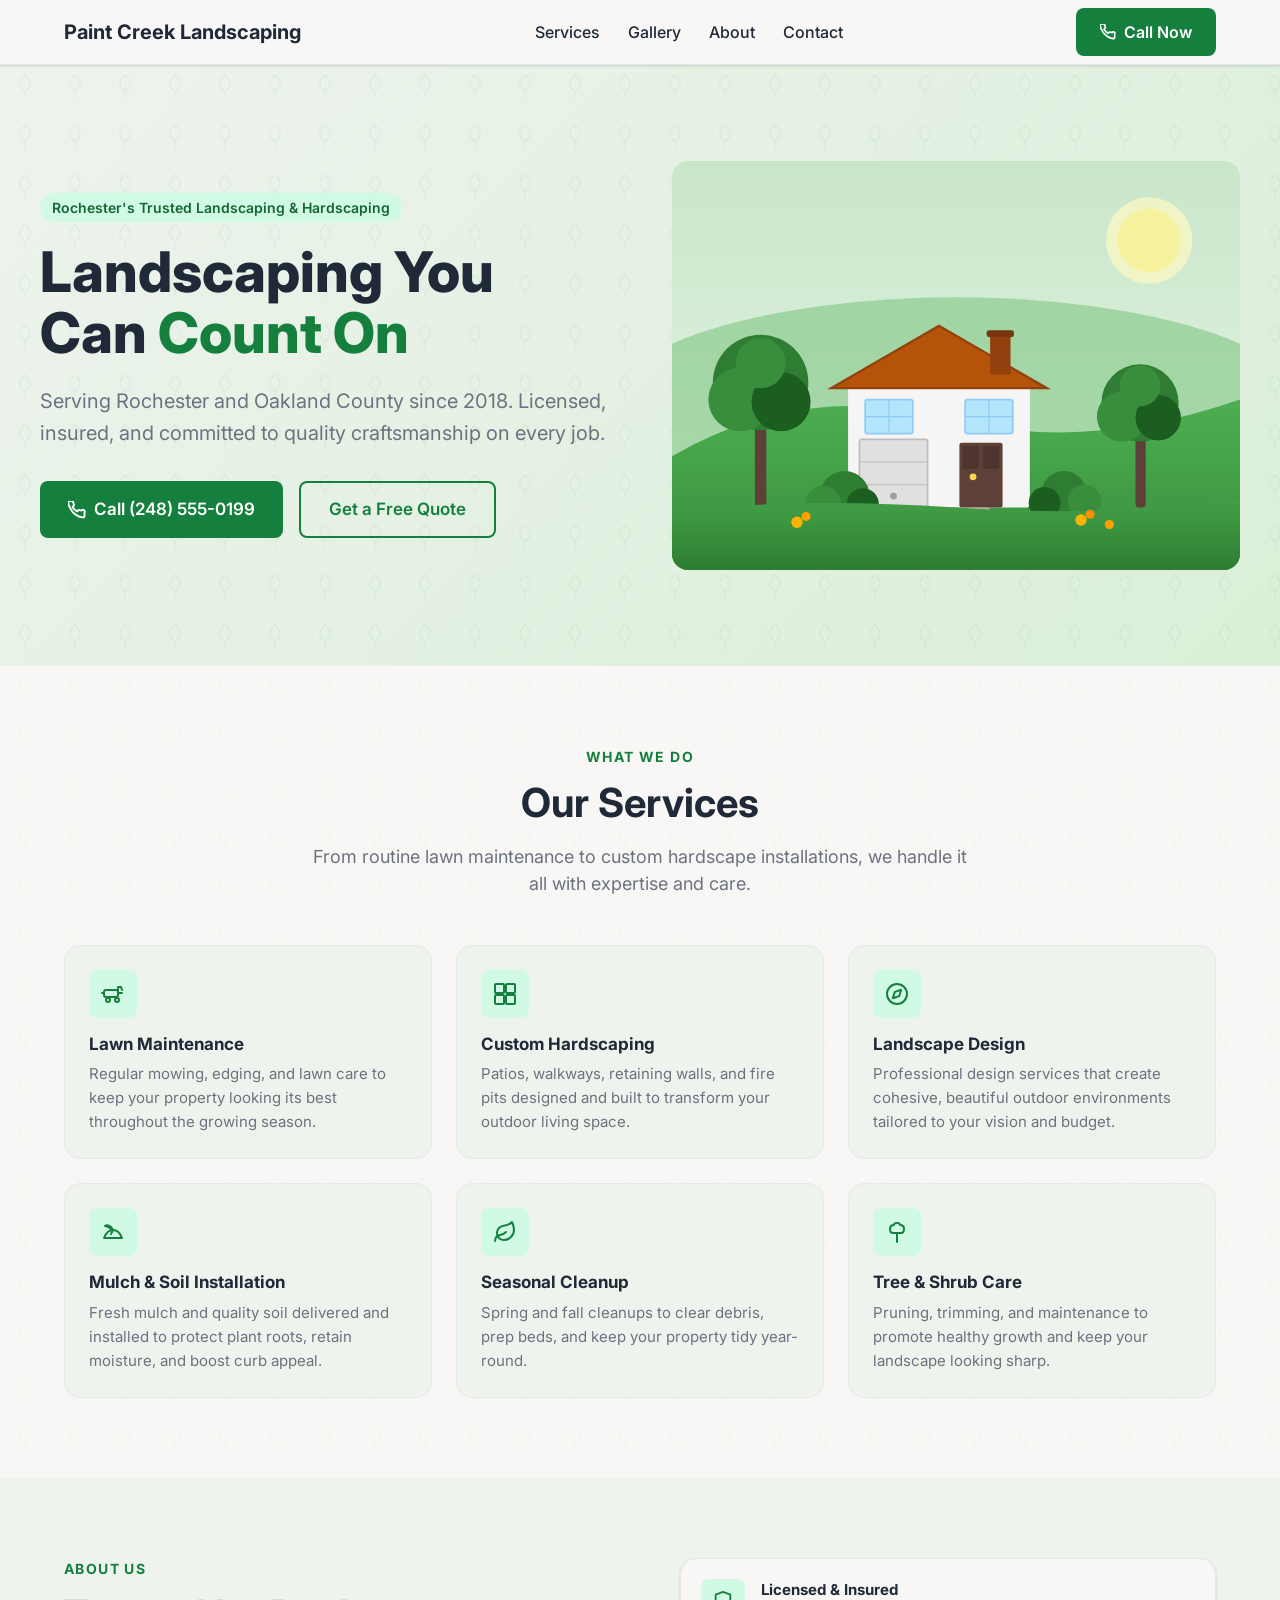
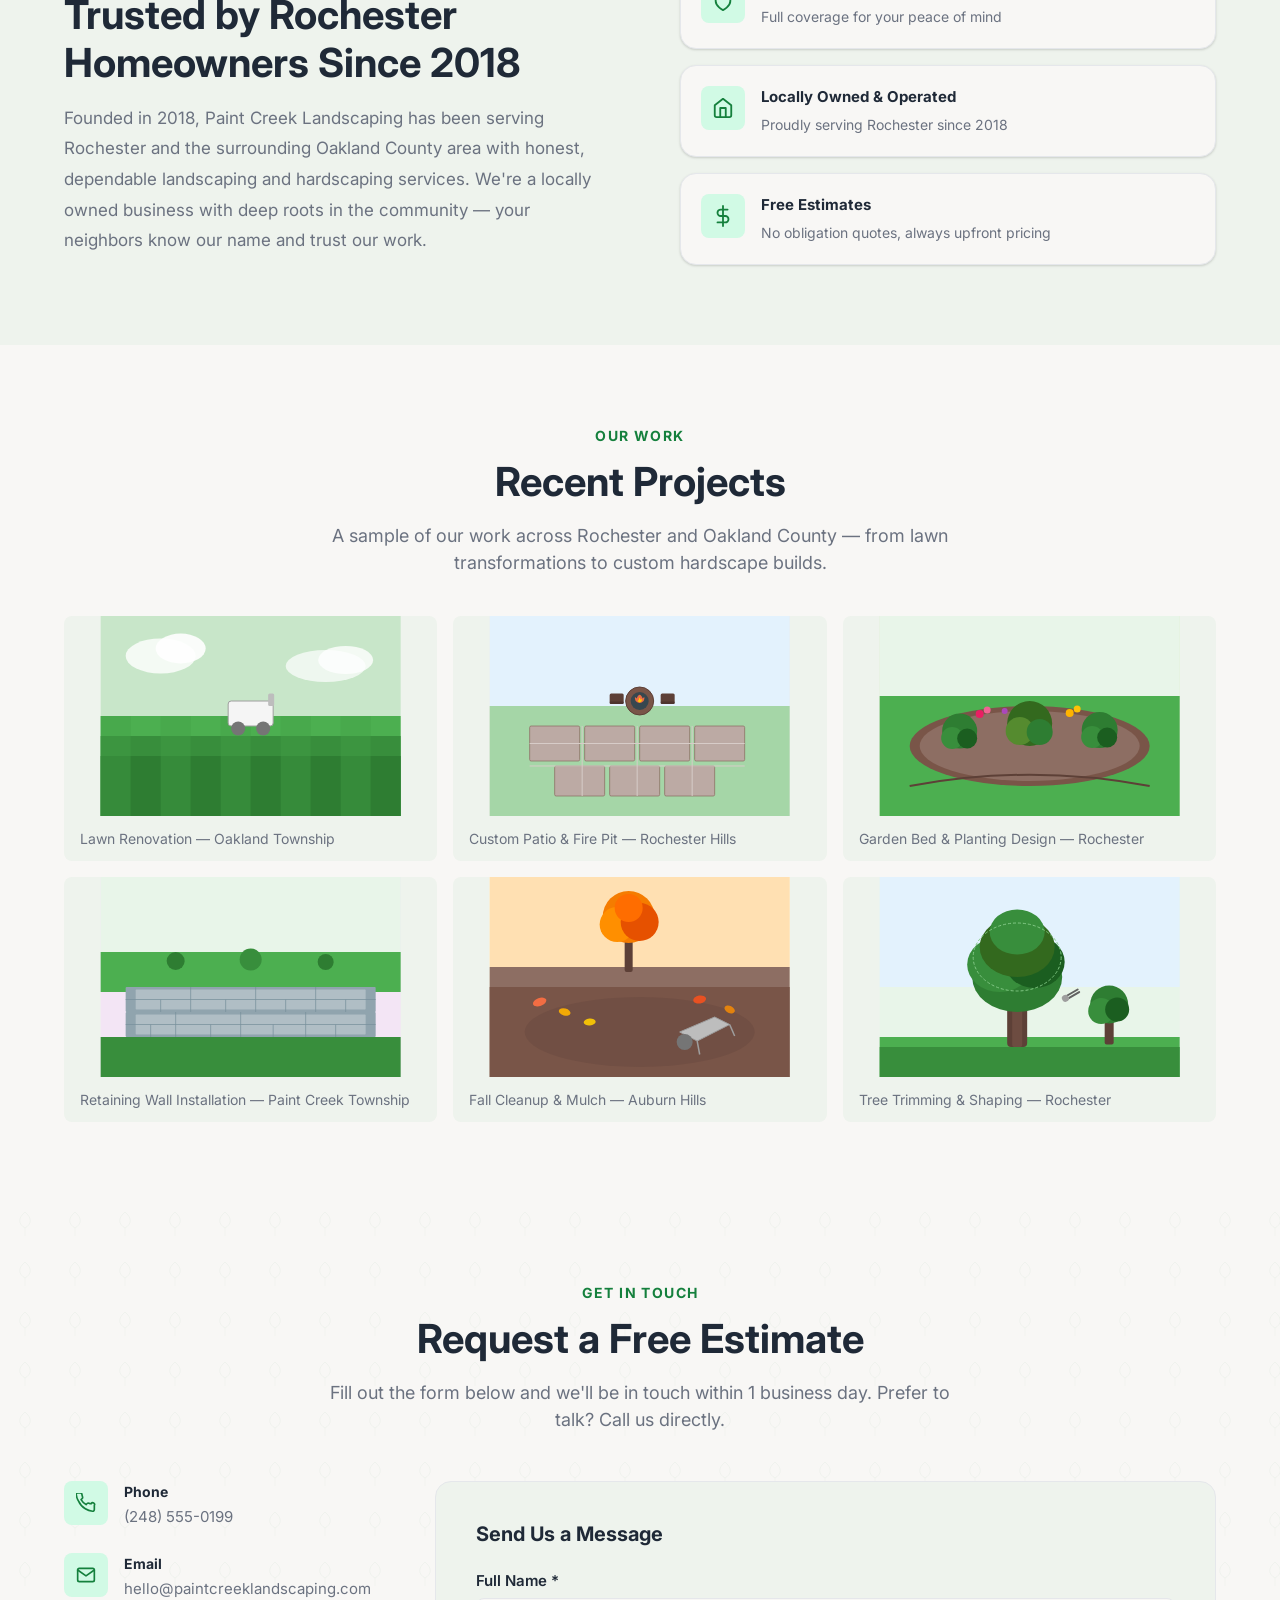
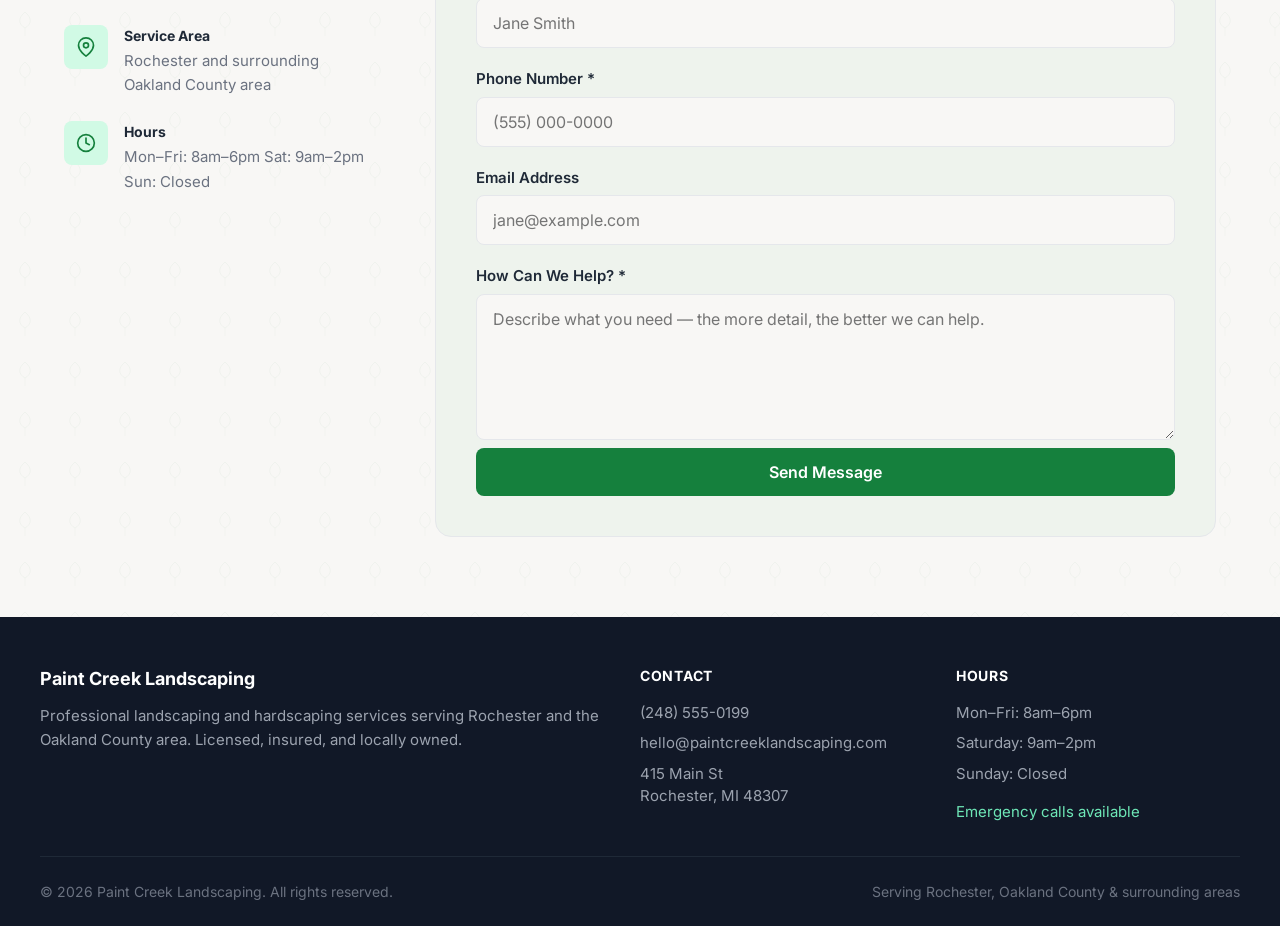
==== commit 9ded2230: "Add SVG illustrations to hero, service icons, and gallery Hero: Replace the generic placeholder with" ====
--- a/index.html
+++ b/index.html
@@ -110,6 +110,7 @@
         <!-- Desktop links -->
         <ul class="nav-links" role="list">
           <li><a href="#services" class="nav-link">Services</a></li>
+          <li><a href="#gallery" class="nav-link">Gallery</a></li>
           <li><a href="#about" class="nav-link">About</a></li>
           <li><a href="#contact" class="nav-link">Contact</a></li>
         </ul>
@@ -137,6 +138,7 @@
       <!-- Mobile menu -->
       <div id="mobile-menu" class="nav-mobile-menu" role="navigation" aria-label="Mobile navigation">
         <a href="#services" class="nav-mobile-link">Services</a>
+        <a href="#gallery" class="nav-mobile-link">Gallery</a>
         <a href="#about" class="nav-mobile-link">About</a>
         <a href="#contact" class="nav-mobile-link">Contact</a>
         <a href="tel:+12485550199" class="btn btn-primary nav-mobile-cta">
@@ -175,16 +177,112 @@
           </div>
         </div>
 
-        <!-- Hero image / illustration slot -->
+        <!-- Hero illustration -->
         <div class="hero-image-block" aria-hidden="true">
-          <div class="hero-image-placeholder">
-            <svg viewBox="0 0 80 80" fill="none" xmlns="http://www.w3.org/2000/svg" aria-hidden="true">
-              <rect x="10" y="20" width="60" height="45" rx="4" stroke="#15803d" stroke-width="2" fill="#dcfce7"/>
-              <path d="M10 30l30-18 30 18" stroke="#15803d" stroke-width="2" stroke-linejoin="round" fill="none"/>
-              <rect x="30" y="40" width="20" height="25" rx="2" fill="#86efac"/>
-            </svg>
-            <p>Replace with hero image<br>1200 × 800 recommended</p>
-          </div>
+          <svg viewBox="0 0 500 360" width="100%" height="100%"
+               preserveAspectRatio="xMidYMid slice"
+               xmlns="http://www.w3.org/2000/svg" aria-hidden="true">
+            <defs>
+              <linearGradient id="sky" x1="0" y1="0" x2="0" y2="1">
+                <stop offset="0%" stop-color="#c8e6c9"/>
+                <stop offset="100%" stop-color="#e8f5e9"/>
+              </linearGradient>
+              <linearGradient id="hill1" x1="0" y1="0" x2="0" y2="1">
+                <stop offset="0%" stop-color="#4caf50"/>
+                <stop offset="100%" stop-color="#388e3c"/>
+              </linearGradient>
+              <linearGradient id="lawn" x1="0" y1="0" x2="0" y2="1">
+                <stop offset="0%" stop-color="#43a047"/>
+                <stop offset="100%" stop-color="#2e7d32"/>
+              </linearGradient>
+            </defs>
+
+            <!-- Sky -->
+            <rect width="500" height="360" fill="url(#sky)"/>
+
+            <!-- Sun -->
+            <circle cx="420" cy="70" r="38" fill="#fff9c4" opacity="0.7"/>
+            <circle cx="420" cy="70" r="28" fill="#fff176" opacity="0.5"/>
+
+            <!-- Distant hill -->
+            <ellipse cx="250" cy="220" rx="310" ry="100" fill="#81c784" opacity="0.6"/>
+
+            <!-- Mid hill -->
+            <path d="M0 260 Q120 190 260 230 Q370 255 500 210 L500 360 L0 360 Z" fill="url(#hill1)"/>
+
+            <!-- House body -->
+            <rect x="155" y="195" width="160" height="110" rx="3" fill="#f5f5f5"/>
+
+            <!-- House roof -->
+            <polygon points="140,200 235,145 330,200" fill="#b45309"/>
+            <polygon points="140,200 235,145 330,200" fill="none" stroke="#92400e" stroke-width="2"/>
+
+            <!-- Chimney -->
+            <rect x="280" y="152" width="18" height="36" rx="2" fill="#92400e"/>
+            <rect x="277" y="149" width="24" height="6" rx="2" fill="#78350f"/>
+
+            <!-- Garage door -->
+            <rect x="165" y="245" width="60" height="60" rx="2" fill="#e0e0e0" stroke="#bdbdbd" stroke-width="1.5"/>
+            <line x1="165" y1="265" x2="225" y2="265" stroke="#bdbdbd" stroke-width="1"/>
+            <line x1="165" y1="285" x2="225" y2="285" stroke="#bdbdbd" stroke-width="1"/>
+            <circle cx="195" cy="295" r="3" fill="#9e9e9e"/>
+
+            <!-- Front door -->
+            <rect x="253" y="248" width="38" height="57" rx="2" fill="#5d4037"/>
+            <rect x="256" y="251" width="14" height="20" rx="1" fill="#4e342e"/>
+            <rect x="274" y="251" width="14" height="20" rx="1" fill="#4e342e"/>
+            <circle cx="265" cy="278" r="3" fill="#ffd54f"/>
+
+            <!-- Windows -->
+            <rect x="170" y="210" width="42" height="30" rx="2" fill="#b3e5fc" stroke="#90caf9" stroke-width="1.5"/>
+            <line x1="191" y1="210" x2="191" y2="240" stroke="#90caf9" stroke-width="1"/>
+            <line x1="170" y1="225" x2="212" y2="225" stroke="#90caf9" stroke-width="1"/>
+            <rect x="258" y="210" width="42" height="30" rx="2" fill="#b3e5fc" stroke="#90caf9" stroke-width="1.5"/>
+            <line x1="279" y1="210" x2="279" y2="240" stroke="#90caf9" stroke-width="1"/>
+            <line x1="258" y1="225" x2="300" y2="225" stroke="#90caf9" stroke-width="1"/>
+
+            <!-- Stone path -->
+            <ellipse cx="235" cy="318" rx="22" ry="10" fill="#b0bec5" opacity="0.9"/>
+            <ellipse cx="235" cy="338" rx="26" ry="11" fill="#9e9e9e" opacity="0.8"/>
+            <ellipse cx="235" cy="358" rx="30" ry="12" fill="#90a4ae" opacity="0.7"/>
+
+            <!-- Patio / front step -->
+            <rect x="220" y="305" width="60" height="10" rx="2" fill="#bcaaa4"/>
+
+            <!-- Shrubs left -->
+            <circle cx="152" cy="295" r="22" fill="#2e7d32"/>
+            <circle cx="133" cy="302" r="16" fill="#388e3c"/>
+            <circle cx="168" cy="302" r="14" fill="#1b5e20"/>
+
+            <!-- Shrubs right -->
+            <circle cx="345" cy="293" r="20" fill="#2e7d32"/>
+            <circle cx="363" cy="300" r="15" fill="#388e3c"/>
+            <circle cx="328" cy="301" r="14" fill="#1b5e20"/>
+
+            <!-- Tree left -->
+            <rect x="73" y="220" width="10" height="85" rx="3" fill="#5d4037"/>
+            <circle cx="78" cy="195" r="42" fill="#2e7d32"/>
+            <circle cx="60" cy="210" r="28" fill="#388e3c"/>
+            <circle cx="96" cy="212" r="26" fill="#1b5e20"/>
+            <circle cx="78" cy="178" r="22" fill="#388e3c"/>
+
+            <!-- Tree right -->
+            <rect x="408" y="235" width="9" height="70" rx="3" fill="#5d4037"/>
+            <circle cx="412" cy="213" r="34" fill="#2e7d32"/>
+            <circle cx="396" cy="225" r="22" fill="#388e3c"/>
+            <circle cx="428" cy="226" r="20" fill="#1b5e20"/>
+            <circle cx="412" cy="198" r="18" fill="#388e3c"/>
+
+            <!-- Foreground lawn -->
+            <path d="M0 310 Q100 295 250 305 Q380 314 500 298 L500 360 L0 360 Z" fill="url(#lawn)"/>
+
+            <!-- Flower accents -->
+            <circle cx="110" cy="318" r="5" fill="#ffb300"/>
+            <circle cx="118" cy="313" r="4" fill="#ffa000"/>
+            <circle cx="360" cy="316" r="5" fill="#ffb300"/>
+            <circle cx="368" cy="311" r="4" fill="#ff8f00"/>
+            <circle cx="385" cy="320" r="4" fill="#ffa000"/>
+          </svg>
         </div>
 
       </div>
@@ -209,9 +307,13 @@
           <!-- Service 1 -->
           <div class="service-card">
             <div class="service-icon" aria-hidden="true">
+              <!-- Lawnmower -->
               <svg viewBox="0 0 24 24" fill="none" stroke="currentColor" stroke-width="2"
                    stroke-linecap="round" stroke-linejoin="round">
-                <circle cx="12" cy="12" r="3"/><path d="M12 1v4M12 19v4M4.22 4.22l2.83 2.83M16.95 16.95l2.83 2.83M1 12h4M19 12h4M4.22 19.78l2.83-2.83M16.95 7.05l2.83-2.83"/>
+                <rect x="3" y="8" width="14" height="7" rx="2"/>
+                <circle cx="7" cy="18" r="2"/><circle cx="16" cy="18" r="2"/>
+                <path d="M17 8V5h3l1 3"/>
+                <path d="M3 11H1M21 11h-4"/>
               </svg>
             </div>
             <h3 class="service-name">Lawn Maintenance</h3>
@@ -221,9 +323,13 @@
           <!-- Service 2 -->
           <div class="service-card">
             <div class="service-icon" aria-hidden="true">
+              <!-- Patio / stone pavers -->
               <svg viewBox="0 0 24 24" fill="none" stroke="currentColor" stroke-width="2"
                    stroke-linecap="round" stroke-linejoin="round">
-                <path d="M14.7 6.3a1 1 0 0 0 0 1.4l1.6 1.6a1 1 0 0 0 1.4 0l3.77-3.77a6 6 0 0 1-7.94 7.94l-6.91 6.91a2.12 2.12 0 0 1-3-3l6.91-6.91a6 6 0 0 1 7.94-7.94l-3.76 3.76z"/>
+                <rect x="2" y="2" width="9" height="9" rx="1"/>
+                <rect x="13" y="2" width="9" height="9" rx="1"/>
+                <rect x="2" y="13" width="9" height="9" rx="1"/>
+                <rect x="13" y="13" width="9" height="9" rx="1"/>
               </svg>
             </div>
             <h3 class="service-name">Custom Hardscaping</h3>
@@ -233,9 +339,11 @@
           <!-- Service 3 -->
           <div class="service-card">
             <div class="service-icon" aria-hidden="true">
+              <!-- Compass / design -->
               <svg viewBox="0 0 24 24" fill="none" stroke="currentColor" stroke-width="2"
                    stroke-linecap="round" stroke-linejoin="round">
-                <path d="M3 9l9-7 9 7v11a2 2 0 01-2 2H5a2 2 0 01-2-2z"/><polyline points="9,22 9,12 15,12 15,22"/>
+                <circle cx="12" cy="12" r="10"/>
+                <polygon points="16.24,7.76 14.12,14.12 7.76,16.24 9.88,9.88"/>
               </svg>
             </div>
             <h3 class="service-name">Landscape Design</h3>
@@ -245,9 +353,12 @@
           <!-- Service 4 -->
           <div class="service-card">
             <div class="service-icon" aria-hidden="true">
+              <!-- Mulch mound with leaf -->
               <svg viewBox="0 0 24 24" fill="none" stroke="currentColor" stroke-width="2"
                    stroke-linecap="round" stroke-linejoin="round">
-                <polyline points="23 6 13.5 15.5 8.5 10.5 1 18"/><polyline points="17 6 23 6 23 12"/>
+                <path d="M3 18 Q6 10 12 10 Q18 10 21 18 Z"/>
+                <path d="M12 10 C10 6 6 4 4 6 C6 6 9 8 12 10Z"/>
+                <line x1="12" y1="10" x2="10" y2="14"/>
               </svg>
             </div>
             <h3 class="service-name">Mulch &amp; Soil Installation</h3>
@@ -257,9 +368,11 @@
           <!-- Service 5 -->
           <div class="service-card">
             <div class="service-icon" aria-hidden="true">
+              <!-- Leaf / seasonal cleanup -->
               <svg viewBox="0 0 24 24" fill="none" stroke="currentColor" stroke-width="2"
                    stroke-linecap="round" stroke-linejoin="round">
-                <path d="M12 22s8-4 8-10V5l-8-3-8 3v7c0 6 8 10 8 10z"/>
+                <path d="M11 20A7 7 0 0 1 9.8 6.1C15.5 5 17 4.48 19 2c1 2 2 4.18 2 8 0 5.5-4.78 10-10 10z"/>
+                <path d="M2 21c0-3 1.85-5.36 5.08-6C9.5 14.52 12 13 13 12"/>
               </svg>
             </div>
             <h3 class="service-name">Seasonal Cleanup</h3>
@@ -269,9 +382,11 @@
           <!-- Service 6 -->
           <div class="service-card">
             <div class="service-icon" aria-hidden="true">
+              <!-- Tree with rounded canopy -->
               <svg viewBox="0 0 24 24" fill="none" stroke="currentColor" stroke-width="2"
                    stroke-linecap="round" stroke-linejoin="round">
-                <circle cx="12" cy="12" r="10"/><line x1="12" y1="8" x2="12" y2="12"/><line x1="12" y1="16" x2="12.01" y2="16"/>
+                <line x1="12" y1="22" x2="12" y2="13"/>
+                <path d="M8 13 Q5 13 5 9 Q5 5 9 5 Q9 3 12 3 Q15 3 15 5 Q19 5 19 9 Q19 13 16 13 Z"/>
               </svg>
             </div>
             <h3 class="service-name">Tree &amp; Shrub Care</h3>
@@ -346,65 +461,234 @@
     </section>
 
     <!-- ═══════════════════════════════════════
-         GALLERY — uncomment when images are ready
+         GALLERY
          ═══════════════════════════════════════ -->
-    <!--
     <section class="gallery" id="gallery" aria-labelledby="gallery-heading">
       <div class="container">
         <div class="text-center" style="margin-bottom:2.5rem;">
           <span class="section-label">Our Work</span>
           <h2 class="section-heading" id="gallery-heading">Recent Projects</h2>
-          <p class="section-subheading">[Brief description of the gallery, e.g., "Take a look at some of our recent work across Rochester and surrounding areas."]</p>
+          <p class="section-subheading">A sample of our work across Rochester and Oakland County — from lawn transformations to custom hardscape builds.</p>
         </div>
 
         <div class="gallery-grid">
 
+          <!-- 1: Lawn renovation -->
           <figure>
-            <img src="/images/gallery/project-1.jpg"
-                 alt="[Descriptive alt text for this project photo]"
-                 width="600" height="400" loading="lazy">
-            <figcaption>[Project caption or location]</figcaption>
+            <svg viewBox="0 0 600 400" xmlns="http://www.w3.org/2000/svg" aria-hidden="true">
+              <rect width="600" height="400" fill="#c8e6c9"/>
+              <rect x="0" y="200" width="600" height="200" fill="#4caf50"/>
+              <rect x="0" y="240" width="600" height="160" fill="#388e3c"/>
+              <rect x="0" y="280" width="600" height="120" fill="#2e7d32"/>
+              <!-- Stripes -->
+              <rect x="0" y="200" width="60" height="200" fill="#43a047" opacity="0.4"/>
+              <rect x="120" y="200" width="60" height="200" fill="#43a047" opacity="0.4"/>
+              <rect x="240" y="200" width="60" height="200" fill="#43a047" opacity="0.4"/>
+              <rect x="360" y="200" width="60" height="200" fill="#43a047" opacity="0.4"/>
+              <rect x="480" y="200" width="60" height="200" fill="#43a047" opacity="0.4"/>
+              <!-- Sky clouds -->
+              <ellipse cx="120" cy="80" rx="70" ry="35" fill="white" opacity="0.8"/>
+              <ellipse cx="160" cy="65" rx="50" ry="30" fill="white" opacity="0.9"/>
+              <ellipse cx="450" cy="100" rx="80" ry="32" fill="white" opacity="0.7"/>
+              <ellipse cx="490" cy="88" rx="55" ry="28" fill="white" opacity="0.8"/>
+              <!-- Mower outline -->
+              <rect x="255" y="170" width="90" height="50" rx="6" fill="#f5f5f5" stroke="#9e9e9e" stroke-width="2"/>
+              <circle cx="275" cy="225" r="14" fill="#757575"/>
+              <circle cx="325" cy="225" r="14" fill="#757575"/>
+              <rect x="335" y="155" width="12" height="25" rx="3" fill="#bdbdbd"/>
+            </svg>
+            <figcaption>Lawn Renovation — Oakland Township</figcaption>
           </figure>
 
+          <!-- 2: Custom patio -->
           <figure>
-            <img src="/images/gallery/project-2.jpg"
-                 alt="[Descriptive alt text for this project photo]"
-                 width="600" height="400" loading="lazy">
-            <figcaption>[Project caption or location]</figcaption>
+            <svg viewBox="0 0 600 400" xmlns="http://www.w3.org/2000/svg" aria-hidden="true">
+              <rect width="600" height="400" fill="#efebe9"/>
+              <!-- Sky -->
+              <rect width="600" height="180" fill="#e3f2fd"/>
+              <!-- Ground -->
+              <rect y="180" width="600" height="220" fill="#a5d6a7"/>
+              <!-- Patio stones -->
+              <g fill="#bcaaa4" stroke="#8d6e63" stroke-width="1.5">
+                <rect x="80" y="220" width="100" height="70" rx="3"/>
+                <rect x="190" y="220" width="100" height="70" rx="3"/>
+                <rect x="300" y="220" width="100" height="70" rx="3"/>
+                <rect x="410" y="220" width="100" height="70" rx="3"/>
+                <rect x="130" y="300" width="100" height="60" rx="3"/>
+                <rect x="240" y="300" width="100" height="60" rx="3"/>
+                <rect x="350" y="300" width="100" height="60" rx="3"/>
+              </g>
+              <!-- Grout lines (lighter) -->
+              <g stroke="#d7ccc8" stroke-width="2" fill="none">
+                <line x1="80" y1="255" x2="510" y2="255"/>
+                <line x1="80" y1="300" x2="510" y2="300"/>
+                <line x1="185" y1="220" x2="185" y2="360"/>
+                <line x1="295" y1="220" x2="295" y2="360"/>
+                <line x1="405" y1="220" x2="405" y2="360"/>
+              </g>
+              <!-- Fire pit -->
+              <circle cx="300" cy="170" r="28" fill="#795548" stroke="#5d4037" stroke-width="2"/>
+              <circle cx="300" cy="170" r="18" fill="#37474f"/>
+              <path d="M294 165 Q300 150 306 165 Q312 158 308 170 Q300 178 292 170 Q288 158 294 165Z" fill="#ff7043" opacity="0.9"/>
+              <path d="M298 168 Q300 158 302 168 Q306 163 304 170 Q300 175 296 170Z" fill="#ffcc02"/>
+              <!-- Chairs -->
+              <rect x="240" y="155" width="28" height="20" rx="3" fill="#5d4037"/>
+              <rect x="240" y="171" width="28" height="5" rx="2" fill="#4e342e"/>
+              <rect x="342" y="155" width="28" height="20" rx="3" fill="#5d4037"/>
+              <rect x="342" y="171" width="28" height="5" rx="2" fill="#4e342e"/>
+            </svg>
+            <figcaption>Custom Patio &amp; Fire Pit — Rochester Hills</figcaption>
           </figure>
 
+          <!-- 3: Garden bed / planting -->
           <figure>
-            <img src="/images/gallery/project-3.jpg"
-                 alt="[Descriptive alt text for this project photo]"
-                 width="600" height="400" loading="lazy">
-            <figcaption>[Project caption or location]</figcaption>
+            <svg viewBox="0 0 600 400" xmlns="http://www.w3.org/2000/svg" aria-hidden="true">
+              <rect width="600" height="400" fill="#dcedc8"/>
+              <!-- Sky -->
+              <rect width="600" height="160" fill="#e8f5e9"/>
+              <!-- Lawn -->
+              <rect y="160" width="600" height="240" fill="#4caf50"/>
+              <!-- Mulch bed -->
+              <ellipse cx="300" cy="260" rx="240" ry="80" fill="#795548"/>
+              <ellipse cx="300" cy="260" rx="220" ry="70" fill="#8d6e63"/>
+              <!-- Plants / shrubs -->
+              <circle cx="160" cy="230" r="35" fill="#2e7d32"/>
+              <circle cx="145" cy="244" r="22" fill="#388e3c"/>
+              <circle cx="175" cy="245" r="20" fill="#1b5e20"/>
+              <circle cx="300" cy="215" r="45" fill="#33691e"/>
+              <circle cx="280" cy="230" r="28" fill="#558b2f"/>
+              <circle cx="320" cy="232" r="26" fill="#2e7d32"/>
+              <circle cx="440" cy="228" r="36" fill="#2e7d32"/>
+              <circle cx="425" cy="242" r="22" fill="#388e3c"/>
+              <circle cx="455" cy="243" r="20" fill="#1b5e20"/>
+              <!-- Flowers -->
+              <circle cx="200" cy="196" r="8" fill="#e91e63"/>
+              <circle cx="215" cy="188" r="7" fill="#f06292"/>
+              <circle cx="380" cy="194" r="8" fill="#ffb300"/>
+              <circle cx="395" cy="186" r="7" fill="#ffc107"/>
+              <circle cx="250" cy="190" r="6" fill="#ab47bc"/>
+              <!-- Border edging -->
+              <path d="M60 340 Q300 295 540 340" fill="none" stroke="#5d4037" stroke-width="4"/>
+            </svg>
+            <figcaption>Garden Bed &amp; Planting Design — Rochester</figcaption>
           </figure>
 
+          <!-- 4: Retaining wall -->
           <figure>
-            <img src="/images/gallery/project-4.jpg"
-                 alt="[Descriptive alt text for this project photo]"
-                 width="600" height="400" loading="lazy">
-            <figcaption>[Project caption or location]</figcaption>
+            <svg viewBox="0 0 600 400" xmlns="http://www.w3.org/2000/svg" aria-hidden="true">
+              <rect width="600" height="400" fill="#f3e5f5"/>
+              <!-- Sky -->
+              <rect width="600" height="160" fill="#e8f5e9"/>
+              <!-- Upper lawn -->
+              <rect y="150" width="600" height="80" fill="#4caf50"/>
+              <!-- Wall face - two tiers -->
+              <rect x="50" y="220" width="500" height="50" rx="2" fill="#90a4ae"/>
+              <rect x="70" y="225" width="460" height="40" rx="2" fill="#b0bec5"/>
+              <!-- Stone joints tier 1 -->
+              <g stroke="#78909c" stroke-width="1.5" fill="none">
+                <line x1="50" y1="245" x2="550" y2="245"/>
+                <line x1="180" y1="220" x2="180" y2="270"/>
+                <line x1="310" y1="220" x2="310" y2="270"/>
+                <line x1="430" y1="220" x2="430" y2="270"/>
+                <line x1="120" y1="245" x2="120" y2="270"/>
+                <line x1="250" y1="245" x2="250" y2="270"/>
+                <line x1="370" y1="245" x2="370" y2="270"/>
+                <line x1="490" y1="245" x2="490" y2="270"/>
+              </g>
+              <!-- Wall tier 2 -->
+              <rect x="50" y="270" width="500" height="50" rx="2" fill="#90a4ae"/>
+              <rect x="70" y="275" width="460" height="40" rx="2" fill="#b0bec5"/>
+              <g stroke="#78909c" stroke-width="1.5" fill="none">
+                <line x1="50" y1="295" x2="550" y2="295"/>
+                <line x1="150" y1="270" x2="150" y2="320"/>
+                <line x1="280" y1="270" x2="280" y2="320"/>
+                <line x1="410" y1="270" x2="410" y2="320"/>
+                <line x1="100" y1="295" x2="100" y2="320"/>
+                <line x1="220" y1="295" x2="220" y2="320"/>
+                <line x1="345" y1="295" x2="345" y2="320"/>
+                <line x1="470" y1="295" x2="470" y2="320"/>
+              </g>
+              <!-- Lower lawn -->
+              <rect y="320" width="600" height="80" fill="#388e3c"/>
+              <!-- Plants on top of wall -->
+              <circle cx="150" cy="168" r="18" fill="#2e7d32"/>
+              <circle cx="300" cy="165" r="22" fill="#388e3c"/>
+              <circle cx="450" cy="170" r="16" fill="#2e7d32"/>
+            </svg>
+            <figcaption>Retaining Wall Installation — Paint Creek Township</figcaption>
           </figure>
 
+          <!-- 5: Mulch & cleanup -->
           <figure>
-            <img src="/images/gallery/project-5.jpg"
-                 alt="[Descriptive alt text for this project photo]"
-                 width="600" height="400" loading="lazy">
-            <figcaption>[Project caption or location]</figcaption>
+            <svg viewBox="0 0 600 400" xmlns="http://www.w3.org/2000/svg" aria-hidden="true">
+              <rect width="600" height="400" fill="#fff8e1"/>
+              <!-- Sky - autumn -->
+              <rect width="600" height="180" fill="#ffe0b2"/>
+              <!-- Ground -->
+              <rect y="180" width="600" height="220" fill="#8d6e63"/>
+              <!-- Mulch texture -->
+              <rect y="220" width="600" height="180" fill="#795548"/>
+              <!-- Fresh mulch bed highlight -->
+              <ellipse cx="300" cy="310" rx="230" ry="70" fill="#6d4c41" opacity="0.6"/>
+              <!-- Autumn tree -->
+              <rect x="270" y="80" width="16" height="110" rx="4" fill="#5d4037"/>
+              <circle cx="278" cy="80" r="52" fill="#f57c00"/>
+              <circle cx="255" cy="95" r="35" fill="#ff8f00"/>
+              <circle cx="300" cy="90" r="38" fill="#e65100"/>
+              <circle cx="278" cy="62" r="28" fill="#ff6d00"/>
+              <!-- Fallen leaves -->
+              <ellipse cx="100" cy="250" rx="14" ry="8" fill="#ff7043" opacity="0.9" transform="rotate(-20,100,250)"/>
+              <ellipse cx="150" cy="270" rx="12" ry="7" fill="#ffb300" opacity="0.9" transform="rotate(15,150,270)"/>
+              <ellipse cx="420" cy="245" rx="13" ry="8" fill="#f4511e" opacity="0.9" transform="rotate(-10,420,245)"/>
+              <ellipse cx="480" cy="265" rx="11" ry="7" fill="#ff8f00" opacity="0.8" transform="rotate(25,480,265)"/>
+              <ellipse cx="200" cy="290" rx="12" ry="7" fill="#ffcc02" opacity="0.9" transform="rotate(-5,200,290)"/>
+              <!-- Wheelbarrow -->
+              <path d="M380 310 L450 280 L480 295 L415 328 Z" fill="#bdbdbd" stroke="#9e9e9e" stroke-width="2"/>
+              <circle cx="390" cy="330" r="16" fill="#757575"/>
+              <line x1="415" y1="328" x2="420" y2="355" stroke="#9e9e9e" stroke-width="3"/>
+              <line x1="480" y1="295" x2="490" y2="318" stroke="#9e9e9e" stroke-width="3"/>
+            </svg>
+            <figcaption>Fall Cleanup &amp; Mulch — Auburn Hills</figcaption>
           </figure>
 
+          <!-- 6: Tree trimming -->
           <figure>
-            <img src="/images/gallery/project-6.jpg"
-                 alt="[Descriptive alt text for this project photo]"
-                 width="600" height="400" loading="lazy">
-            <figcaption>[Project caption or location]</figcaption>
+            <svg viewBox="0 0 600 400" xmlns="http://www.w3.org/2000/svg" aria-hidden="true">
+              <rect width="600" height="400" fill="#e8f5e9"/>
+              <!-- Sky -->
+              <rect width="600" height="220" fill="#e3f2fd"/>
+              <!-- Ground -->
+              <rect y="320" width="600" height="80" fill="#4caf50"/>
+              <rect y="340" width="600" height="60" fill="#388e3c"/>
+              <!-- Large tree trunk -->
+              <rect x="255" y="200" width="40" height="140" rx="8" fill="#5d4037"/>
+              <rect x="265" y="200" width="20" height="140" rx="4" fill="#6d4c41"/>
+              <!-- Main canopy layers -->
+              <ellipse cx="275" cy="200" rx="90" ry="70" fill="#2e7d32"/>
+              <ellipse cx="240" cy="175" rx="65" ry="55" fill="#388e3c"/>
+              <ellipse cx="310" cy="170" rx="60" ry="52" fill="#1b5e20"/>
+              <ellipse cx="275" cy="140" rx="75" ry="60" fill="#33691e"/>
+              <ellipse cx="275" cy="110" rx="55" ry="45" fill="#388e3c"/>
+              <!-- Trimmed/neat shape highlight -->
+              <ellipse cx="275" cy="160" rx="88" ry="68" fill="none" stroke="#81c784" stroke-width="2" stroke-dasharray="6,4"/>
+              <!-- Smaller tree right -->
+              <rect x="450" y="270" width="18" height="65" rx="4" fill="#5d4037"/>
+              <circle cx="459" cy="255" r="38" fill="#2e7d32"/>
+              <circle cx="443" cy="268" r="26" fill="#388e3c"/>
+              <circle cx="475" cy="265" r="24" fill="#1b5e20"/>
+              <!-- Pruning shears decorative -->
+              <g transform="translate(370,240) rotate(-30)">
+                <line x1="0" y1="0" x2="30" y2="0" stroke="#616161" stroke-width="4" stroke-linecap="round"/>
+                <line x1="0" y1="6" x2="30" y2="6" stroke="#616161" stroke-width="4" stroke-linecap="round"/>
+                <circle cx="0" cy="3" r="7" fill="#9e9e9e"/>
+              </g>
+            </svg>
+            <figcaption>Tree Trimming &amp; Shaping — Rochester</figcaption>
           </figure>
 
         </div>
       </div>
     </section>
-    -->
 
     <!-- ═══════════════════════════════════════
          TESTIMONIALS — uncomment when collected
--- a/css/style.css
+++ b/css/style.css
@@ -8,8 +8,9 @@
   --color-accent-dark: #92400e;
   --color-text: #1f2937;
   --color-text-light: #6b7280;
-  --color-bg: #ffffff;
-  --color-bg-alt: #f9fafb;
+  --color-bg: #f8f7f5;
+  --color-bg-alt: #eef3ed;
+  --color-icon-bg: #d1fae5;
   --color-border: #e5e7eb;
   --color-success: #16a34a;
   --color-error: #dc2626;
@@ -309,11 +310,13 @@
 .hero {
   padding: 4rem 1.5rem 5rem;
   background-color: var(--color-bg-alt);
-  background-image: linear-gradient(
-    135deg,
-    var(--color-bg-alt) 0%,
-    #eff6ff 100%
-  );
+  background-image:
+    url("data:image/svg+xml,%3Csvg xmlns='http://www.w3.org/2000/svg' width='50' height='50'%3E%3Cpath d='M25 10 C32 16 32 22 25 26 C18 22 18 16 25 10Z' stroke='%2315803d' stroke-width='1.2' fill='none' opacity='0.07'/%3E%3Cline x1='25' y1='26' x2='25' y2='34' stroke='%2315803d' stroke-width='1' opacity='0.07'/%3E%3C/svg%3E"),
+    linear-gradient(
+      135deg,
+      #eef3ed 0%,
+      #daefd8 100%
+    );
 }
 
 .hero-inner {
@@ -323,7 +326,7 @@
 
 .hero-badge {
   display: inline-block;
-  background-color: #dbeafe;
+  background-color: var(--color-icon-bg);
   color: var(--color-primary-dark);
   font-size: 0.875rem;
   font-weight: 600;
@@ -368,7 +371,7 @@
   display: none;
   border-radius: var(--border-radius-lg);
   overflow: hidden;
-  background-color: #dbeafe;
+  background-color: var(--color-icon-bg);
   min-height: 320px;
   align-items: center;
   justify-content: center;
@@ -399,6 +402,7 @@
 .services {
   padding: var(--section-padding);
   background-color: var(--color-bg);
+  background-image: url("data:image/svg+xml,%3Csvg xmlns='http://www.w3.org/2000/svg' width='50' height='50'%3E%3Cpath d='M25 10 C32 16 32 22 25 26 C18 22 18 16 25 10Z' stroke='%2315803d' stroke-width='1' fill='none' opacity='0.04'/%3E%3Cline x1='25' y1='26' x2='25' y2='34' stroke='%2315803d' stroke-width='0.8' opacity='0.04'/%3E%3C/svg%3E");
 }
 
 .services-header {
@@ -429,7 +433,7 @@
 .service-icon {
   width: 48px;
   height: 48px;
-  background-color: #dbeafe;
+  background-color: var(--color-icon-bg);
   border-radius: var(--border-radius);
   display: flex;
   align-items: center;
@@ -507,7 +511,7 @@
   flex-shrink: 0;
   width: 44px;
   height: 44px;
-  background-color: #dbeafe;
+  background-color: var(--color-icon-bg);
   border-radius: var(--border-radius);
   display: flex;
   align-items: center;
@@ -558,6 +562,12 @@
   width: 100%;
   height: 200px;
   object-fit: cover;
+  display: block;
+}
+
+.gallery-grid figure > svg {
+  width: 100%;
+  height: 200px;
   display: block;
 }
 
@@ -623,6 +633,7 @@
 .contact {
   padding: var(--section-padding);
   background-color: var(--color-bg);
+  background-image: url("data:image/svg+xml,%3Csvg xmlns='http://www.w3.org/2000/svg' width='50' height='50'%3E%3Cpath d='M25 10 C32 16 32 22 25 26 C18 22 18 16 25 10Z' stroke='%2315803d' stroke-width='1' fill='none' opacity='0.04'/%3E%3Cline x1='25' y1='26' x2='25' y2='34' stroke='%2315803d' stroke-width='0.8' opacity='0.04'/%3E%3C/svg%3E");
 }
 
 .contact-inner {
@@ -647,7 +658,7 @@
   flex-shrink: 0;
   width: 44px;
   height: 44px;
-  background-color: #dbeafe;
+  background-color: var(--color-icon-bg);
   border-radius: var(--border-radius);
   display: flex;
   align-items: center;
@@ -739,7 +750,7 @@
 .form-field select:focus {
   outline: none;
   border-color: var(--color-primary);
-  box-shadow: 0 0 0 3px rgba(37, 99, 235, 0.15);
+  box-shadow: 0 0 0 3px rgba(21, 128, 61, 0.15);
 }
 
 .form-field textarea {
@@ -886,6 +897,58 @@
 }
 
 /* ============================================================
+   FORM SUCCESS PANEL — replaces form on submission
+   ============================================================ */
+.form-success-panel {
+  display: flex;
+  flex-direction: column;
+  align-items: center;
+  text-align: center;
+  padding: 3rem 1.5rem;
+  gap: 1rem;
+  animation: fadeInUp 300ms ease both;
+}
+
+.form-success-icon {
+  width: 64px;
+  height: 64px;
+  background-color: var(--color-icon-bg);
+  border-radius: 50%;
+  display: flex;
+  align-items: center;
+  justify-content: center;
+}
+
+.form-success-icon svg {
+  width: 32px;
+  height: 32px;
+  color: var(--color-primary);
+}
+
+.form-success-heading {
+  font-size: 1.5rem;
+  font-weight: 700;
+  color: var(--color-text);
+}
+
+.form-success-body {
+  font-size: 1rem;
+  color: var(--color-text-light);
+  line-height: 1.7;
+  max-width: 40ch;
+}
+
+.form-success-body a {
+  color: var(--color-primary);
+  font-weight: 600;
+}
+
+@keyframes fadeInUp {
+  from { opacity: 0; transform: translateY(12px); }
+  to   { opacity: 1; transform: translateY(0); }
+}
+
+/* ============================================================
    RESPONSIVE — single breakpoint at 768px
    ============================================================ */
 @media (min-width: 768px) {
